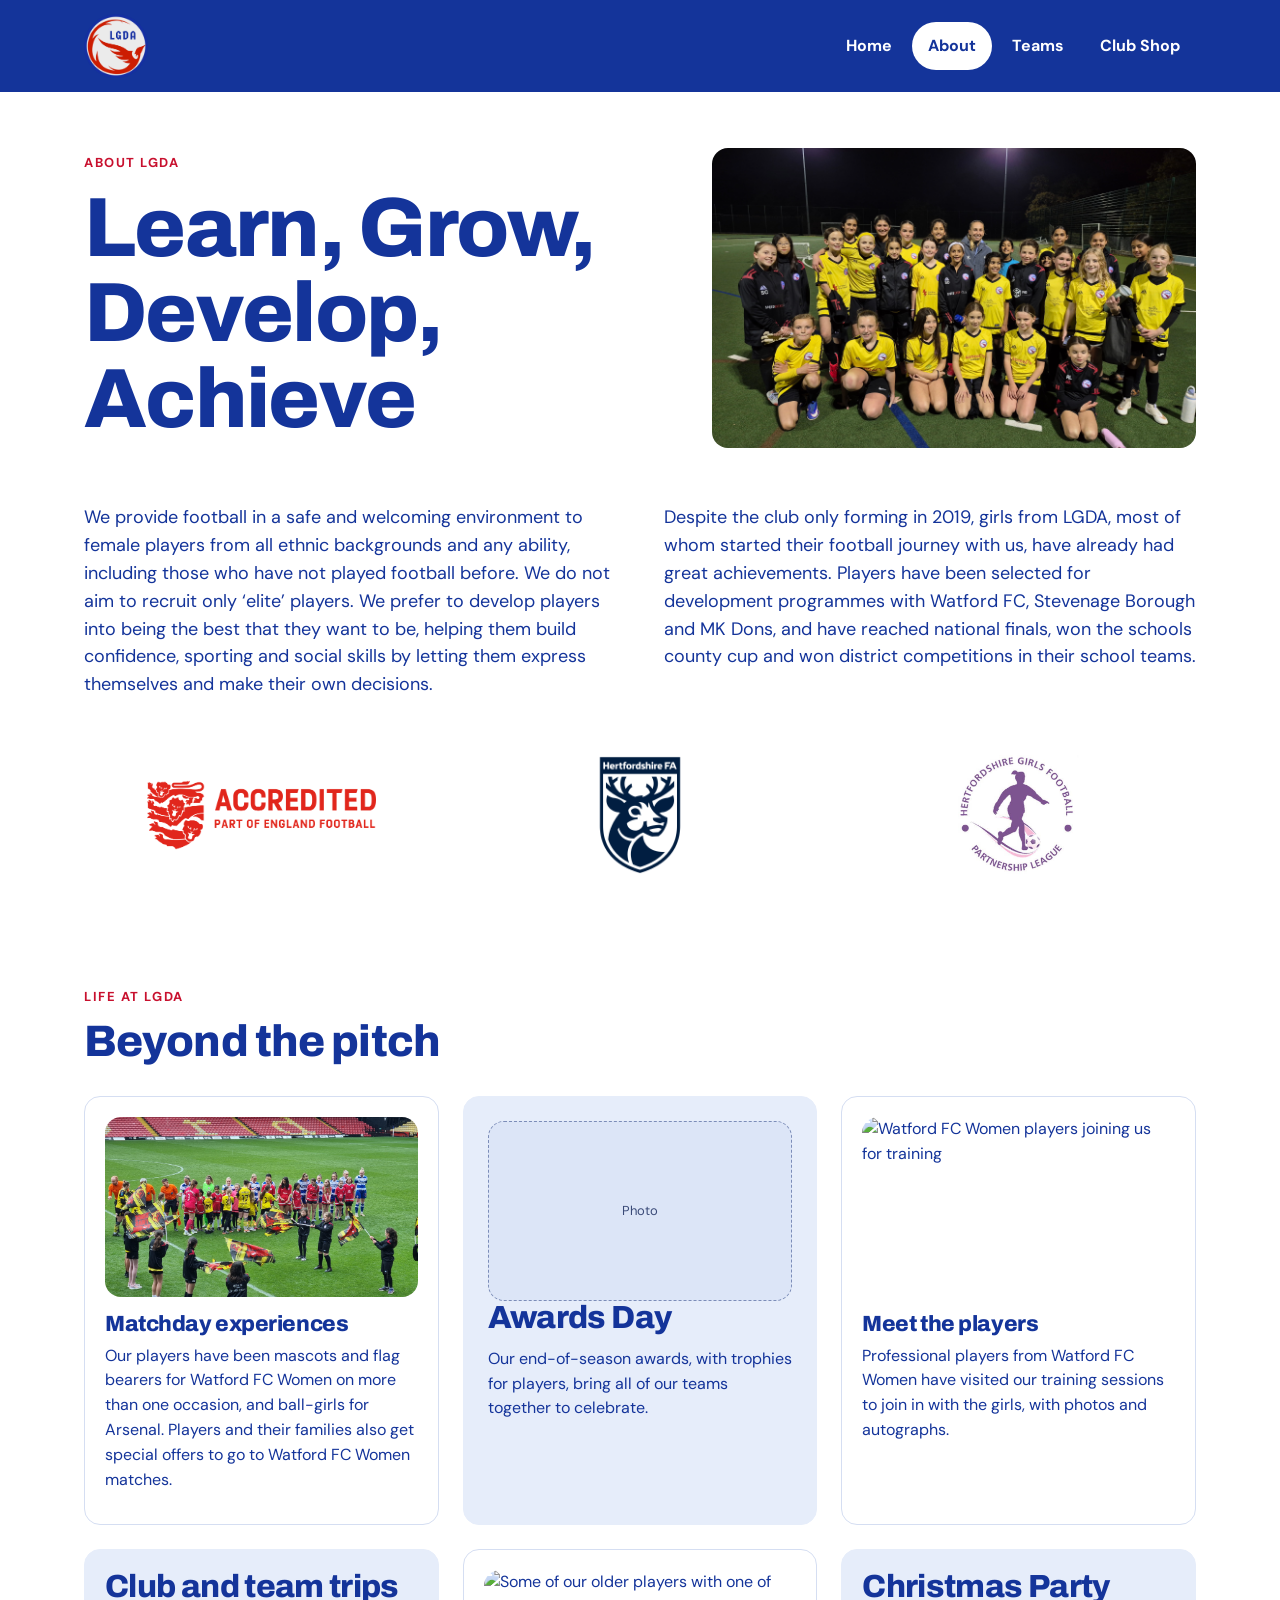
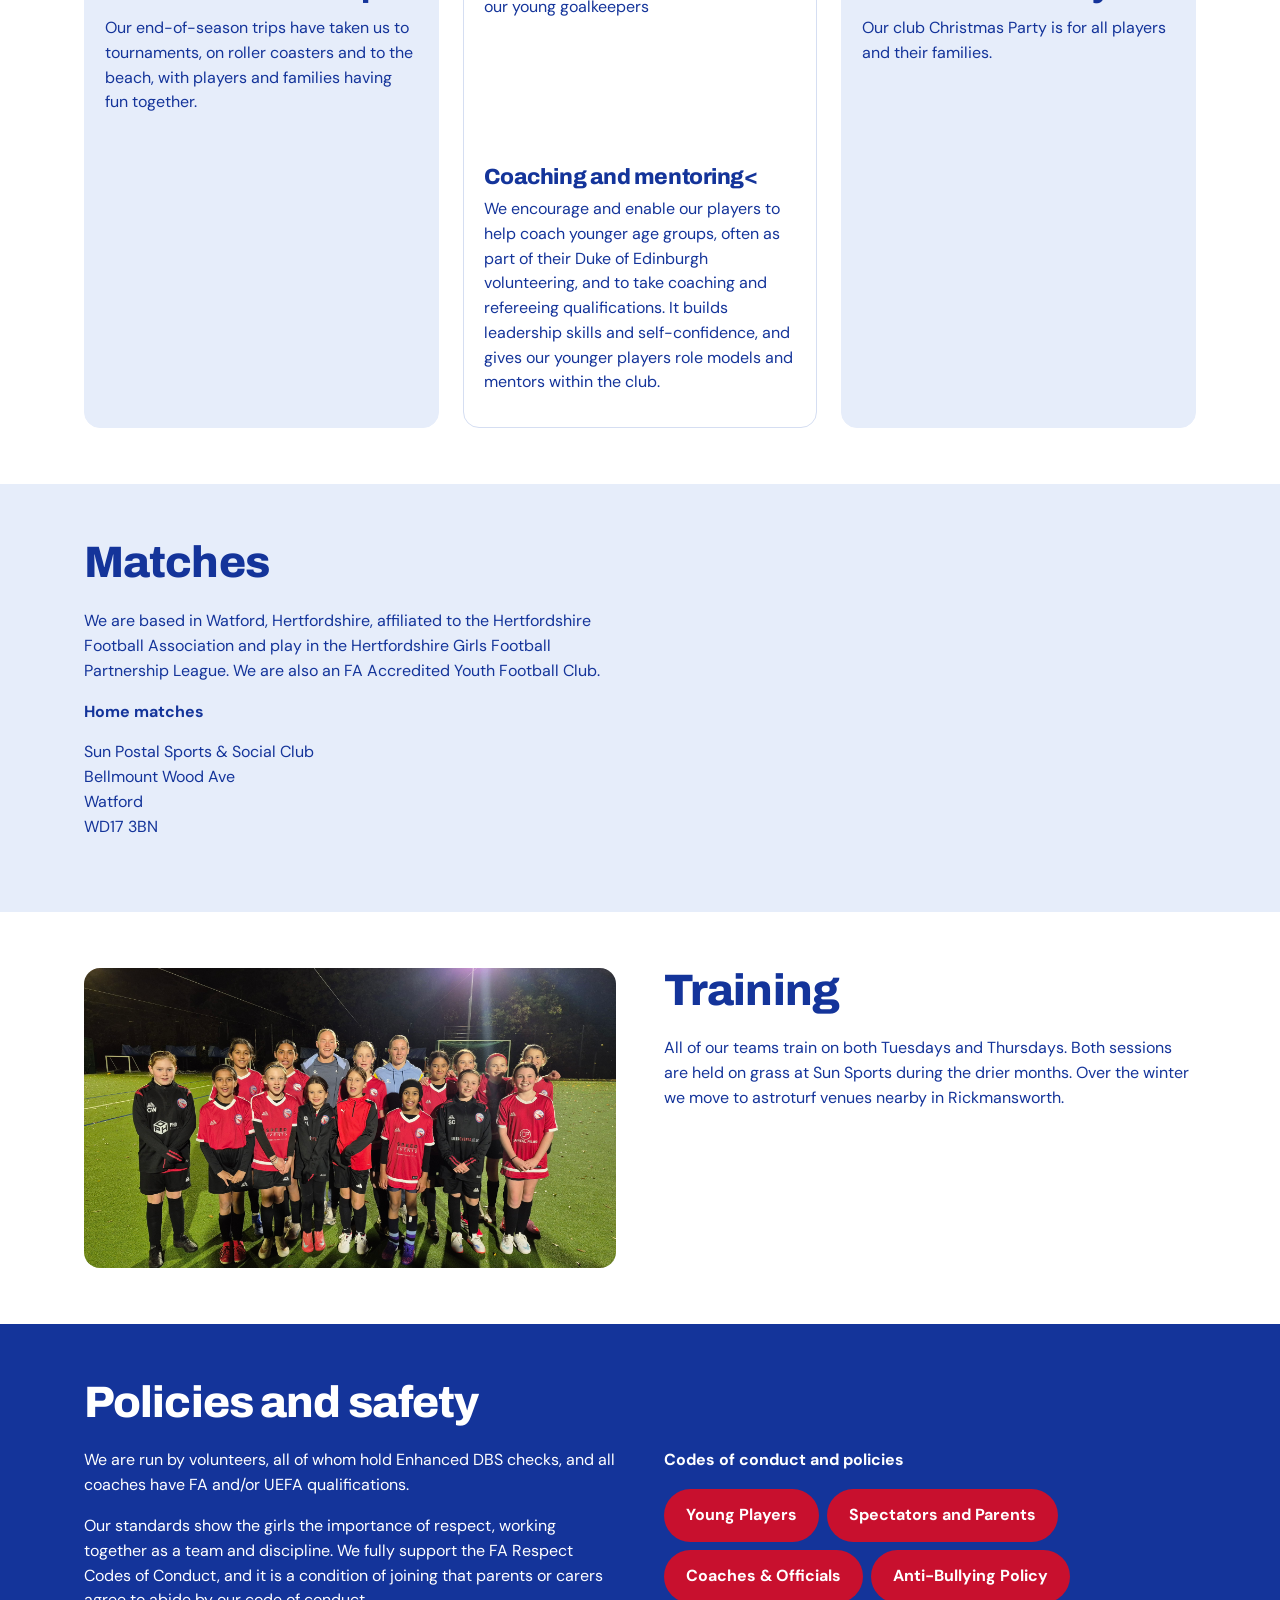
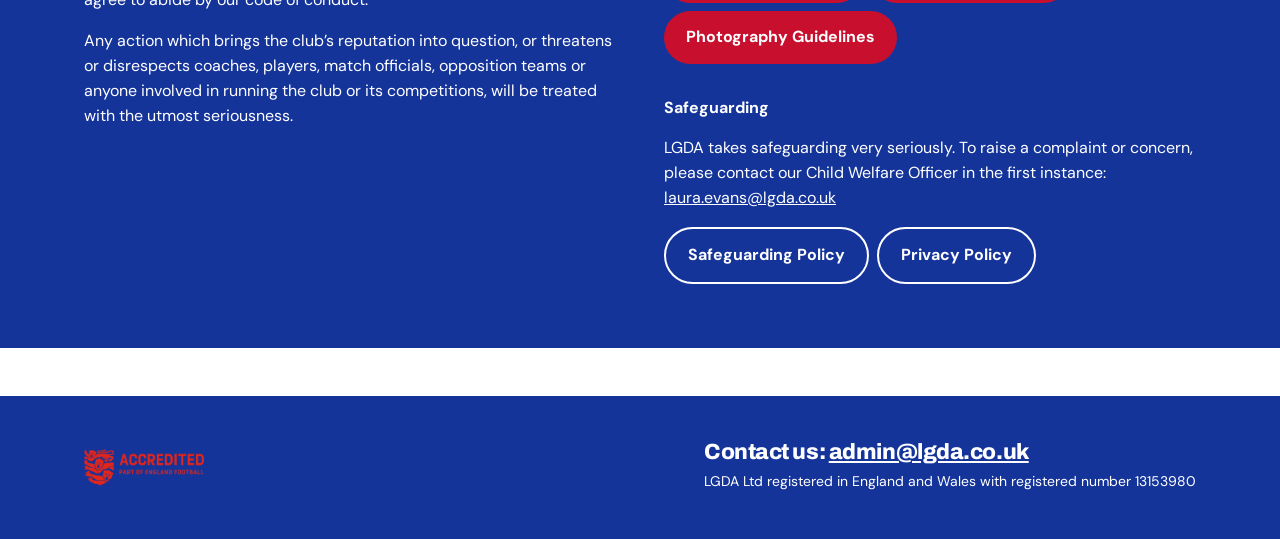
==== about.html @ 9aeb2403 "Update about.html" ====
<!doctype html>
<html lang="en-GB">
<head>
<meta charset="utf-8">
<meta name="viewport" content="width=device-width, initial-scale=1">
<title>About | LGDA</title>
<script>document.documentElement.className+=' js'</script>
<meta name="description" content="About LGDA, a girls’ and women’s football club in Watford: our ethos, matches, training, policies and safeguarding.">
<link rel="preconnect" href="https://fonts.googleapis.com">
<link rel="preconnect" href="https://fonts.gstatic.com" crossorigin>
<link href="https://fonts.googleapis.com/css2?family=Archivo:wght@800&family=DM+Sans:wght@400;500;700&display=swap" rel="stylesheet">
<link rel="stylesheet" href="css/styles.css">
</head>
<body>
<a class="skip" href="#main">Skip to content</a>
<header class="site-header"><div class="wrap">
<!-- BADGE: save the original club badge as assets/images/badge.png (do not alter it) --><a class="badge" href="index.html"><img src="assets/images/badge.png" alt="LGDA FC home" height="64"></a>

<button class="menu-toggle" type="button" aria-expanded="false" aria-controls="site-nav">
  <svg class="i-open" width="20" height="20" viewBox="0 0 24 24" fill="none" stroke="currentColor" stroke-width="2.5" stroke-linecap="round" aria-hidden="true"><path d="M4 7h16M4 12h16M4 17h16"/></svg>
  <svg class="i-close" width="20" height="20" viewBox="0 0 24 24" fill="none" stroke="currentColor" stroke-width="2.5" stroke-linecap="round" aria-hidden="true"><path d="M6 6l12 12M18 6L6 18"/></svg>
  <span class="t-open">Menu</span><span class="t-close">Close</span>
</button>
  
<nav class="nav" id="site-nav" aria-label="Main"><a href="index.html">Home</a><a href="about.html" aria-current="page">About</a><a href="index.html#teams">Teams</a><a href="https://lgda.pendlesportswear.co.uk/">Club Shop</a></nav>
</div></header>
<main id="main">
<section><div class="wrap grid about-hero">
<div><p class="kicker">About LGDA</p><h1>Learn, Grow, Develop, Achieve</h1></div>
<img class="about-photo" src="assets/images/carousel/training-grace.jpg" alt="LGDA training with a visit from Watford and New Zealand's Grace Neville" width="900" height="600"></div></section>
<section style="padding-top:0"><div class="wrap grid cols-2 two-up">
<p class="lead">We provide football in a safe and welcoming environment to female players from all ethnic backgrounds and any ability, including those who have not played football before. We do not aim to recruit only ‘elite’ players. We prefer to develop players into being the best that they want to be, helping them build confidence, sporting and social skills by letting them express themselves and make their own decisions.</p>
<p class="lead">Despite the club only forming in 2019, girls from LGDA, most of whom started their football journey with us, have already had great achievements. Players have been selected for development programmes with Watford FC, Stevenage Borough and MK Dons, and have reached national finals, won the schools county cup and won district competitions in their school teams.</p></div>
<div class="wrap grid cols-3 mt-m" style="margin-top:40px">
<img class="about-logo" src="assets/images/fa-accredited.jpg" alt="England Football Accredited club" width="300" height="120">
<img class="about-logo" src="assets/images/hertsfa.png" alt="Hertfordshire FA" width="300" height="120">
<img class="about-logo" src="assets/images/hgfpl.jpg" alt="Hertfordshire Girls Football Partnership League" width="300" height="120">
</div></section>

<section id="beyond"><div class="wrap">
<p class="kicker">Life at LGDA</p>
<h2 class="mb-m">Beyond the pitch</h2>
<div class="grid cols-3">

<!-- Card WITH a photo -->
<div class="card beyond">
    <img class="beyond__photo" src="assets/images/mascots.jpg" alt="Our players as mascots at Watford FC Women" width="600" height="400">
  <h3>Matchday experiences</h3>
  <p>Our players have been mascots and flag bearers for Watford FC Women on more than one occasion, and ball-girls for Arsenal. Players and their families also get special offers to go to Watford FC Women matches.</p>
   <!--<p class="kicker beyond__dates">[Add dates]</p>-->
</div>

<div class="card beyond--text">
  <div class="ph beyond__photo">Photo</div>
  <h3>Awards Day</h3>
  <p>Our end-of-season awards, with trophies for players, bring all of our teams together to celebrate.</p>
  <!--<p class="kicker beyond__dates">[Add dates]</p>-->
</div>
  
<div class="card beyond">
    <img class="beyond__photo" src="assets/images/beyond/training.jpg" alt="Watford FC Women players joining us for training" width="600" height="400">
  <h3>Meet the players</h3>
  <p>Professional players from Watford FC Women have visited our training sessions to join in with the girls, with photos and autographs.</p>
   <!--<p class="kicker beyond__dates">[Add dates]</p>-->
</div>

<!-- Card WITHOUT a photo -->
<div class="card beyond beyond--text">
  <h3>Club and team trips</h3>
  <p>Our end-of-season trips have taken us to tournaments, on roller coasters and to the beach, with players and families having fun together.</p>
   <!--<p class="kicker beyond__dates">[Add dates]</p>-->
</div>

<div class="card beyond">
    <img class="beyond__photo" src="assets/images/beyond/mentors.jpg" alt="Some of our older players with one of our young goalkeepers" width="600" height="400">
  <h3>Coaching and mentoring<</h3>
  <p>We encourage and enable our players to help coach younger age groups, often as part of their Duke of Edinburgh volunteering, and to take coaching and refereeing qualifications. It builds leadership skills and self-confidence, and gives our younger players role models and mentors within the club.</p>
   <!--<p class="kicker beyond__dates">[Add dates]</p>-->
</div>

<div class="card beyond beyond--text">
  <h3>Christmas Party</h3>
  <p>Our club Christmas Party is for all players and their families.</p>
  <!--<p class="kicker beyond__dates">[Add dates]</p>-->
</div>

</div></div></section>
  
<section class="tint"><div class="wrap grid cols-2 two-up">
<div><h2 class="mb-s">Matches</h2>
<p>We are based in Watford, Hertfordshire, affiliated to the Hertfordshire Football Association and play in the Hertfordshire Girls Football Partnership League. We are also an FA Accredited Youth Football Club.</p>
<p><strong>Home matches</strong></p>
<address class="address">Sun Postal Sports &amp; Social Club<br>Bellmount Wood Ave<br>Watford<br>WD17 3BN</address></div>
<iframe class="map" title="Map showing Sun Sports &amp; Social Club, Watford" src="https://www.google.com/maps/embed?pb=!1m18!1m12!1m3!1d2474.5009939538336!2d-0.42346649999999986!3d51.6689721!2m3!1f0!2f0!3f0!3m2!1i1024!2i768!4f13.1!3m3!1m2!1s0x48766a89444c9f47%3A0xcd312c72c4a61d05!2sSun%20Sports%20%26%20Social%20Club!5e0!3m2!1sen!2suk!4v1793003776505!5m2!1sen!2suk" allowfullscreen loading="lazy" referrerpolicy="strict-origin-when-cross-origin"></iframe></div></section>
<section><div class="wrap grid cols-2 two-up">
<img class="about-photo" src="assets/images/carousel/training-pheobie-vera.jpg" alt="Watford FC players Phoebie Poole and Vera Jones joining LGDA training" width="900" height="600">
<div><h2 class="mb-s">Training</h2><p>All of our teams train on both Tuesdays and Thursdays. Both sessions are held on grass at Sun Sports during the drier months. Over the winter we move to astroturf venues nearby in Rickmansworth.</p></div></div></section>
<section class="dark"><div class="wrap"><h2 class="mb-s">Policies and safety</h2>
<div class="grid cols-2 two-up">
<div><p>We are run by volunteers, all of whom hold Enhanced DBS checks, and all coaches have FA and/or UEFA qualifications.</p>
<p>Our standards show the girls the importance of respect, working together as a team and discipline. We fully support the FA Respect Codes of Conduct, and it is a condition of joining that parents or carers agree to abide by our code of conduct.</p>
<p>Any action which brings the club’s reputation into question, or threatens or disrespects coaches, players, match officials, opposition teams or anyone involved in running the club or its competitions, will be treated with the utmost seriousness.</p></div>
<div><p><strong>Codes of conduct and policies</strong></p>
<!-- PDFs: save each document into assets/docs/ using the file names below -->
<div class="btn-row"><a class="btn" href="assets/docs/conduct-players.pdf">Young Players</a><a class="btn" href="assets/docs/conduct-parents.pdf">Spectators and Parents</a><a class="btn" href="assets/docs/conduct-officials.pdf">Coaches &amp; Officials</a><a class="btn" href="assets/docs/anti-bullying.pdf">Anti-Bullying Policy</a><a class="btn" href="assets/docs/photography.pdf">Photography Guidelines</a></div>
<p style="margin-top:24px"><strong>Safeguarding</strong></p>
<p>LGDA takes safeguarding very seriously. To raise a complaint or concern, please contact our Child Welfare Officer in the first instance: <a href="mailto:laura.evans@lgda.co.uk">laura.evans@lgda.co.uk</a></p>
<div class="btn-row"><a class="btn btn--outline" href="assets/docs/safeguarding.pdf">Safeguarding Policy</a><a class="btn btn--outline" href="assets/docs/privacy.pdf">Privacy Policy</a></div></div></div></div></section>
</main>
<footer class="site-footer"><div class="wrap">
<!-- FA badge: save as assets/images/fa-accredited.jpg -->
<img src="assets/images/fa-accredited.jpg" alt="England Football Accredited club">
<div><h3>Contact us: <a href="mailto:admin@lgda.co.uk">admin@lgda.co.uk</a></h3>
<p>LGDA Ltd registered in England and Wales with registered number 13153980</p></div>
</div></footer>
<script src="js/main.js" defer></script>
</body>
</html>
---- css/styles.css ----
/* LGDA FC — site styles. Colours come from the club badge (blue/white) with home-shirt red as the accent. */
:root{--blue:#14349A;--red:#C8102E;--tint:#E6EDFA;--line:#D5DEF2;--ph:#DCE5F7;--ph-line:#7C8DB8;--ph-text:#3A4A78;--dot:#B9C6E6;--max:1160px}
*{box-sizing:border-box}
html{scroll-behavior:smooth}
body{margin:0;font-family:'DM Sans',system-ui,sans-serif;color:var(--blue);background:#fff;line-height:1.55}
h1,h2,h3{font-family:'Archivo','DM Sans',sans-serif;font-weight:800;margin:0;letter-spacing:-.02em;line-height:1.02}
h1{font-size:clamp(40px,7vw,84px)}h2{font-size:clamp(28px,4vw,44px)}h3{font-size:22px}
p{margin:0 0 16px}a{color:inherit}img{max-width:100%;display:block}
:focus-visible{outline:3px solid var(--red);outline-offset:3px}
.skip{position:absolute;left:-999px;top:8px;background:#fff;color:var(--blue);padding:10px 16px;z-index:10;border-radius:8px}
.skip:focus{left:8px}
.wrap{max-width:var(--max);margin:0 auto;padding:0 24px}
section{padding:56px 0}
.tint{background:var(--tint)}.dark{background:var(--blue);color:#fff}
.mb-s{margin-bottom:24px}.mb-m{margin-bottom:32px}
.site-header{background:var(--blue);color:#fff}
.site-header .wrap{display:flex;align-items:center;justify-content:space-between;gap:16px;flex-wrap:wrap;padding-top:14px;padding-bottom:14px}
.badge img{height:64px;width:auto}
.nav{display:flex;gap:4px;flex-wrap:wrap}
.nav a{padding:12px 16px;text-decoration:none;font-weight:700;border-radius:99px}
.nav a:hover,.nav a[aria-current]{background:#fff;color:var(--blue)}
.grid{display:grid;gap:24px}
.cols-2{grid-template-columns:1fr 1fr}.cols-3{grid-template-columns:repeat(3,1fr)}.cols-4{grid-template-columns:repeat(4,1fr)}.cols-6{grid-template-columns:repeat(6,1fr)}
.hero-grid{grid-template-columns:1fr 1.1fr;gap:48px;align-items:center}
.about-hero{grid-template-columns:1.2fr 1fr;gap:48px;align-items:center}
.two-up{gap:48px}.gap-s{gap:12px}.gap-m{gap:16px}.center{text-align:center}
.kicker{font-size:13px;font-weight:700;letter-spacing:.12em;text-transform:uppercase;color:var(--red);margin-bottom:12px}
.dark .kicker,.card--blue .kicker{color:#fff}
.card{background:#fff;border:1px solid var(--line);border-radius:16px;padding:24px;display:block;text-decoration:none}
.card--blue{background:var(--blue);border-color:var(--blue);color:#fff}
a.card:hover{border-color:var(--blue)}
.btn{display:inline-block;background:var(--red);color:#fff;font-weight:700;padding:14px 22px;border-radius:99px;text-decoration:none;margin:0 8px 8px 0}
.btn:hover{background:#a50d26}
.btn--outline{background:none;color:#fff;border:2px solid #fff}.btn--outline:hover{background:#fff;color:var(--blue)}
.ph{background:var(--ph);border:1px dashed var(--ph-line);color:var(--ph-text);display:flex;align-items:center;justify-content:center;font-size:13px;text-align:center;border-radius:16px;padding:8px}
.ph img{width:100%;height:100%;object-fit:cover;border-radius:inherit}
.h-120{height:120px}.h-200{height:200px}.h-220{height:220px}.h-240{height:240px}.h-260{min-height:260px}.h-300{min-height:300px}.h-320{height:320px}.h-340{height:340px}.sq{aspect-ratio:1/1}
.mt-s{margin-top:12px}.mt-m{margin-top:16px}
.small{font-size:14px}.lead{font-size:18px}.lead-l{font-size:20px}
.name{margin-top:12px;font-size:18px}
.hero{padding-top:40px}
.hero h1{font-size:clamp(32px,4.2vw,54px)}
.schedule{margin-top:24px}
.schedule .card{padding:16px 20px;margin-bottom:12px}
.schedule h3{font-size:18px;margin-bottom:10px}
.schedule h2{font-size:clamp(22px,2.4vw,30px)}
.schedule .kicker{margin-bottom:4px}
.carousel__stage{position:relative;height:420px;border-radius:16px;overflow:hidden}
.slide{position:absolute;inset:0;margin:0;opacity:0;transition:opacity .8s ease}
.slide.is-active{opacity:1}
.slide .ph,.slide img{width:100%;height:100%;border-radius:0;object-fit:cover}
.dots{display:flex;justify-content:center;gap:8px;margin-top:16px}
.dots span{width:8px;height:8px;border-radius:4px;background:var(--dot);transition:width .3s,background .3s}
.dots span.is-active{width:28px;background:var(--red)}
.band{padding:28px 0}
.sponsors{padding:40px 0}
.marquee{overflow:hidden}
.marquee__track{display:flex;width:max-content}
.marquee.is-running .marquee__track{animation:scroll 45s linear infinite}
.marquee.is-running:hover .marquee__track{animation-play-state:paused}
.marquee__group{display:flex;gap:24px;padding-right:24px}
.marquee + .marquee{margin-top:16px}
.marquee--b.is-running .marquee__track{animation-direction:reverse}
.logo-tile{width:220px;height:96px;flex:none;background:#fff;border:1px solid var(--line);border-radius:12px;display:flex;align-items:center;justify-content:center;padding:8px}
.logo-tile img{max-width:180px;max-height:64px;object-fit:contain}
.logo-tile .ph{font-size:11px;border-radius:0;max-width:180px;max-height:64px}
.logo-slot img{width:100%;height:72px;object-fit:contain}
@keyframes scroll{to{transform:translateX(-50%)}}
.row-between{display:flex;justify-content:space-between;align-items:end;gap:16px;flex-wrap:wrap;margin-bottom:32px}
.row-between .btn{margin:0}
.team-card h3{margin-bottom:0}.team-card p{margin:8px 0 0}
.list-card{padding:8px 24px;margin:0}
.list-card li{padding:14px 0;border-bottom:1px solid var(--line);list-style:none}
.list-card li:last-child{border-bottom:0}
.address{font-style:normal;margin-bottom:16px}
.tile{padding:20px;margin:0}.tile .ph{margin-bottom:16px}
.logo-slot p{margin:8px 0 0;font-size:14px;text-align:center}.logo-slot .ph{height:72px}
.btn-row{display:flex;flex-wrap:wrap}
.site-footer{background:var(--blue);color:#fff;padding:40px 0;margin-top:48px}
.site-footer .wrap{display:flex;justify-content:space-between;gap:24px;flex-wrap:wrap;align-items:center}
.site-footer img{height:63px;width:auto}
.site-footer p{margin:8px 0 0;font-size:14px}.site-footer a{color:#fff}
@media(max-width:760px){
  .grid{grid-template-columns:1fr}
  .grid.keep-2{grid-template-columns:1fr 1fr}
  .wrap{padding:0 20px}
  section{padding:40px 0}.hero{padding-top:40px}.band{padding:28px 0}.sponsors{padding:40px 0}
  .nav a{padding:10px 12px;font-size:14px}
  .site-header .wrap{padding-top:12px;padding-bottom:12px}
  h1{font-size:clamp(32px,9vw,40px)}h2{font-size:28px}
  .carousel__stage{height:300px}
}
@media(prefers-reduced-motion:reduce){
  html{scroll-behavior:auto}
  .slide{transition:none}
  .marquee{overflow-x:auto}
}
.team-photo{width:100%;height:340px;object-fit:cover;object-position:center 30%;border-radius:16px}
.kit-photo{width:100%;height:220px;object-fit:contain;background:#E6EDFA;border-radius:16px;margin-bottom:16px}
.map{display:block;width:100%;min-height:300px;border:0;border-radius:16px}
.coach-photo{display:block;height:200px;width:auto;max-width:100%;object-fit:contain;margin:0 auto;border-radius:16px}
.coach-photo + .name{text-align:center}
.about-logo{width:100%;height:120px;object-fit:contain}
.about-photo{width:100%;height:300px;object-fit:cover;border-radius:16px}

/* Honours list */
.honours{list-style:none;margin:0;padding:0;max-width:880px;background:#fff;border:1px solid var(--line);border-radius:16px;overflow:hidden}
.honour{display:grid;grid-template-columns:22px 1fr auto;gap:16px;align-items:center;padding:14px 24px;border-top:1px solid var(--line)}
.honour:first-child{border-top:0}
.honour--win{background:var(--tint)}
.honour--win .honour__name{font-weight:700}
.honour__icon{width:22px;height:22px}
.honour__meta{display:flex;align-items:center;gap:16px}
.honour__result{font-size:12px;letter-spacing:.08em;text-transform:uppercase;padding:2px 10px;border-radius:99px;border:1px solid var(--ph-line);color:var(--ph-text)}
.honour--win .honour__result{background:var(--red);border-color:var(--red);color:#fff}
.honour__year{min-width:64px;text-align:right}
@media(max-width:760px){
  .honour{padding:14px 16px;gap:4px 16px}
  .honour__meta{grid-column:2}
}

/* calendar */
.cal-hero{padding:40px 0 24px}.cal-body{padding:0 0 24px}
.cal-head{display:flex;justify-content:space-between;align-items:end;gap:24px;flex-wrap:wrap}
.cal-head h1{font-size:clamp(36px,5vw,64px)}.cal-actions{display:flex;gap:8px;flex-wrap:wrap}
button.btn{font:inherit;font-weight:700;cursor:pointer;border:0;margin:0}
.btn--ghost{background:none;color:var(--blue);border:2px solid var(--blue)}.btn--ghost:hover{background:var(--blue);color:#fff}
.cal{max-width:880px}.cal-end{margin-top:12px;font-weight:700}
.mo{background:#fff;border:1px solid var(--line);border-radius:16px;margin-bottom:12px;overflow:hidden}
.mo summary{display:flex;align-items:center;justify-content:space-between;gap:16px;padding:18px 24px;cursor:pointer;list-style:none;min-height:44px}
.mo summary::-webkit-details-marker{display:none}.mo summary:focus-visible{outline-offset:-3px}.mo summary h2{font-size:26px}
.mo[open] summary{background:var(--tint)}.chev{flex:none;transition:transform .2s}.mo[open] .chev{transform:rotate(180deg)}
.r{display:grid;grid-template-columns:200px 1fr;gap:16px;padding:12px 24px;border-top:1px solid var(--line)}
.r small{display:block;font-size:14px;margin-top:2px}
.r.m{background:var(--tint)}.r.n{background:#FBE9EC;color:#8F0B22}.r.e{background:var(--blue);color:#fff;font-weight:700}
.nt{margin:0;padding:12px 24px;border-top:1px solid var(--line);font-weight:700}
.lg{display:flex;flex-wrap:wrap;gap:8px 24px;list-style:none;margin:20px 0 0;padding:0;font-size:14px;font-weight:700}
.lg li{display:flex;align-items:center;gap:8px}.lg i{width:18px;height:18px;border-radius:4px;border:1px solid var(--ph-line);display:block}
@media(max-width:760px){.r{grid-template-columns:1fr;gap:2px;padding:12px 16px}.mo summary{padding:16px}.mo summary h2{font-size:22px}.nt{padding:12px 16px}}
@media(prefers-reduced-motion:reduce){.chev{transition:none}}

/* Mobile order on the homepage hero: headline, carousel, then training/match days */
@media(max-width:760px){
  .hero-grid{gap:24px}
  .hero-copy{display:contents}
  .hero-copy h1{order:1}
  .hero .carousel{order:2}
  .hero .schedule{order:3;margin-top:0}
}

/* Mobile menu button (hidden on desktop) */
.menu-toggle{display:none;align-items:center;gap:8px;background:none;color:#fff;border:2px solid #fff;border-radius:99px;padding:10px 16px;font:inherit;font-weight:700;cursor:pointer;min-height:44px}
.menu-toggle .i-close,.menu-toggle .t-close{display:none}
.menu-toggle[aria-expanded="true"]{background:#fff;color:var(--blue)}
.menu-toggle[aria-expanded="true"] .i-open,.menu-toggle[aria-expanded="true"] .t-open{display:none}
.menu-toggle[aria-expanded="true"] .i-close{display:block}
.menu-toggle[aria-expanded="true"] .t-close{display:inline}

@media(max-width:760px){
  .site-header{position:relative;z-index:20}
  .site-header .wrap{flex-wrap:nowrap}
  .js .menu-toggle{display:flex}
  .js .nav{display:none;position:absolute;top:calc(100% + 8px);left:12px;right:12px;flex-direction:column;flex-wrap:nowrap;gap:0;padding:8px;background:var(--blue);border-radius:16px;box-shadow:0 12px 32px rgba(0,0,0,.28)}
  .js .nav.is-open{display:flex}
  .js .nav a{padding:14px 16px;font-size:18px;border-radius:0}
  .js .nav a + a{border-top:1px solid rgba(255,255,255,.2)}
  .js .nav a[aria-current]{border-radius:12px;border-top-color:transparent}
}

/* Beyond the pitch (About page) */
.beyond{display:flex;flex-direction:column;padding:20px}
.beyond__photo{width:100%;height:180px;object-fit:cover;border-radius:16px}
.beyond h3{margin:16px 0 8px}
.beyond p{margin:0 0 12px}
.beyond .beyond__dates{margin:auto 0 0;font-size:12px}
.beyond--text{background:var(--tint);border-color:var(--tint)}
.beyond--text h3{margin:0 0 12px;font-size:32px;line-height:1.05}
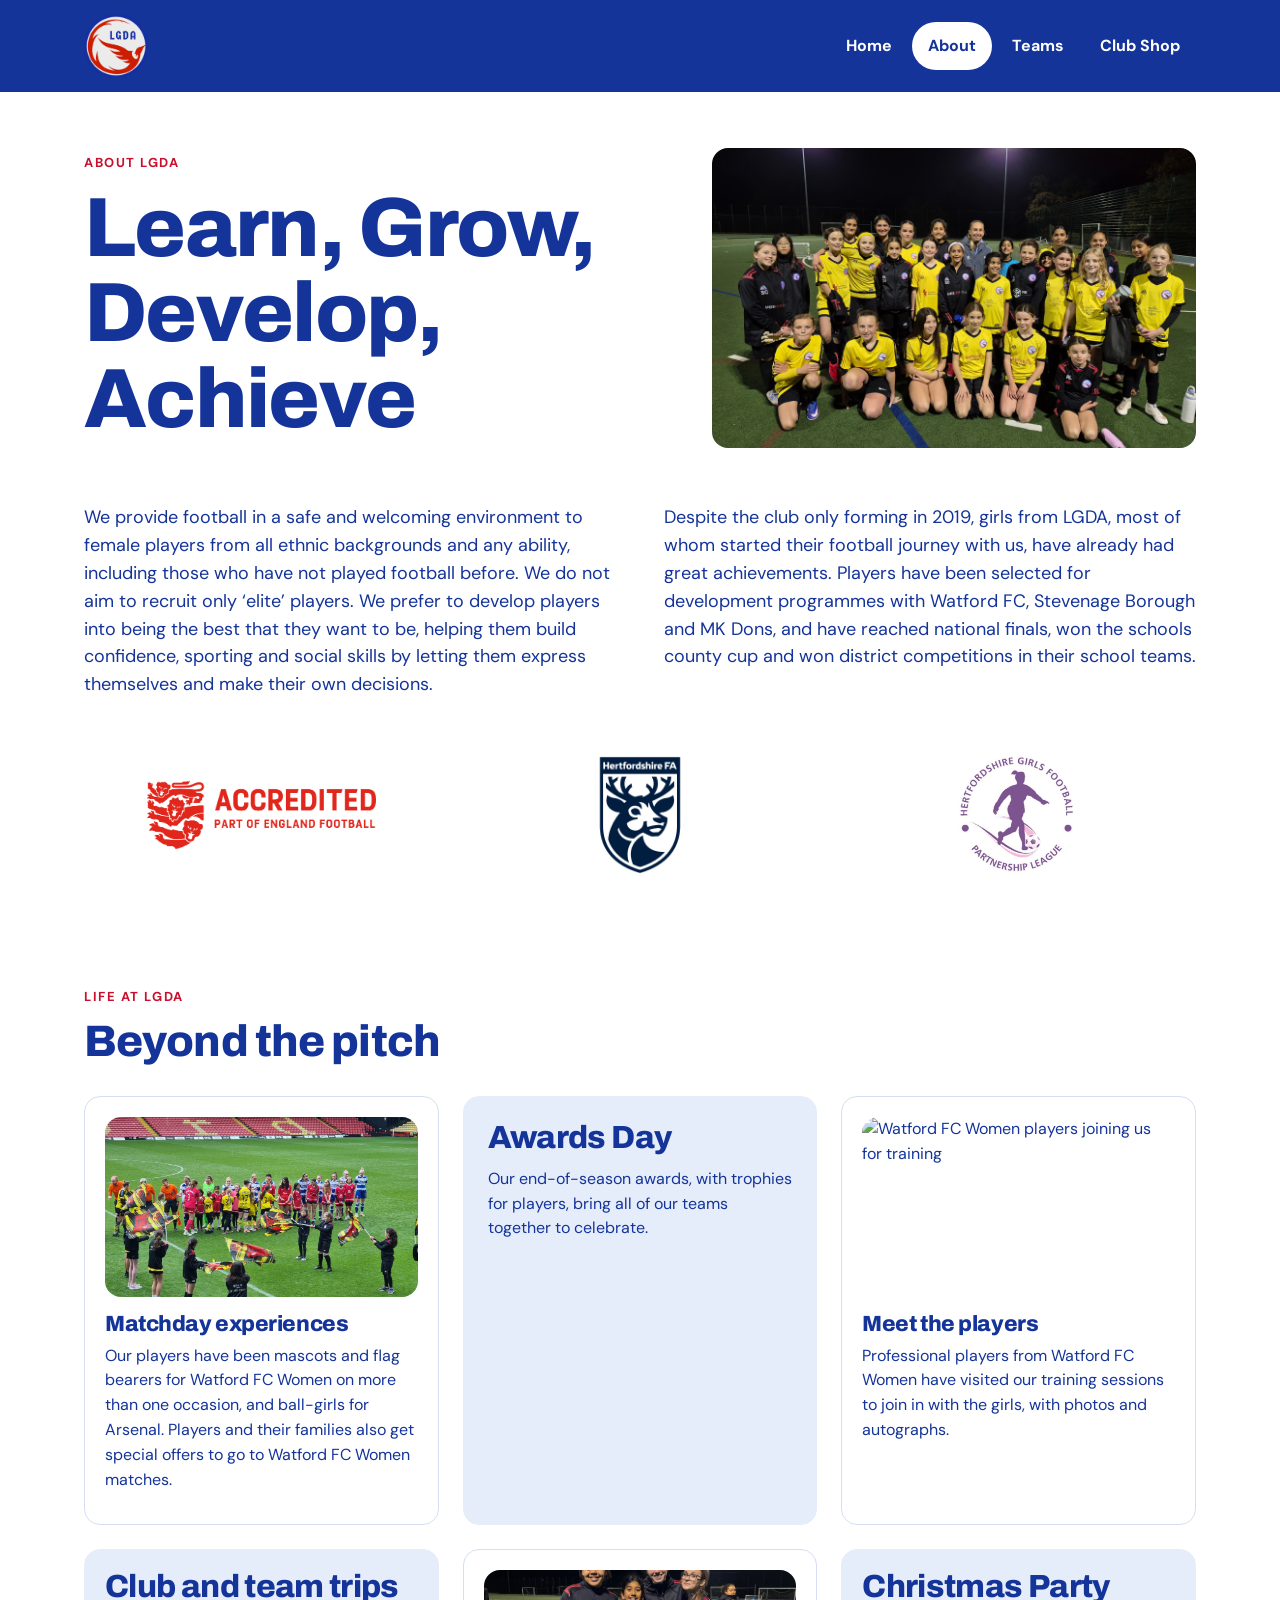
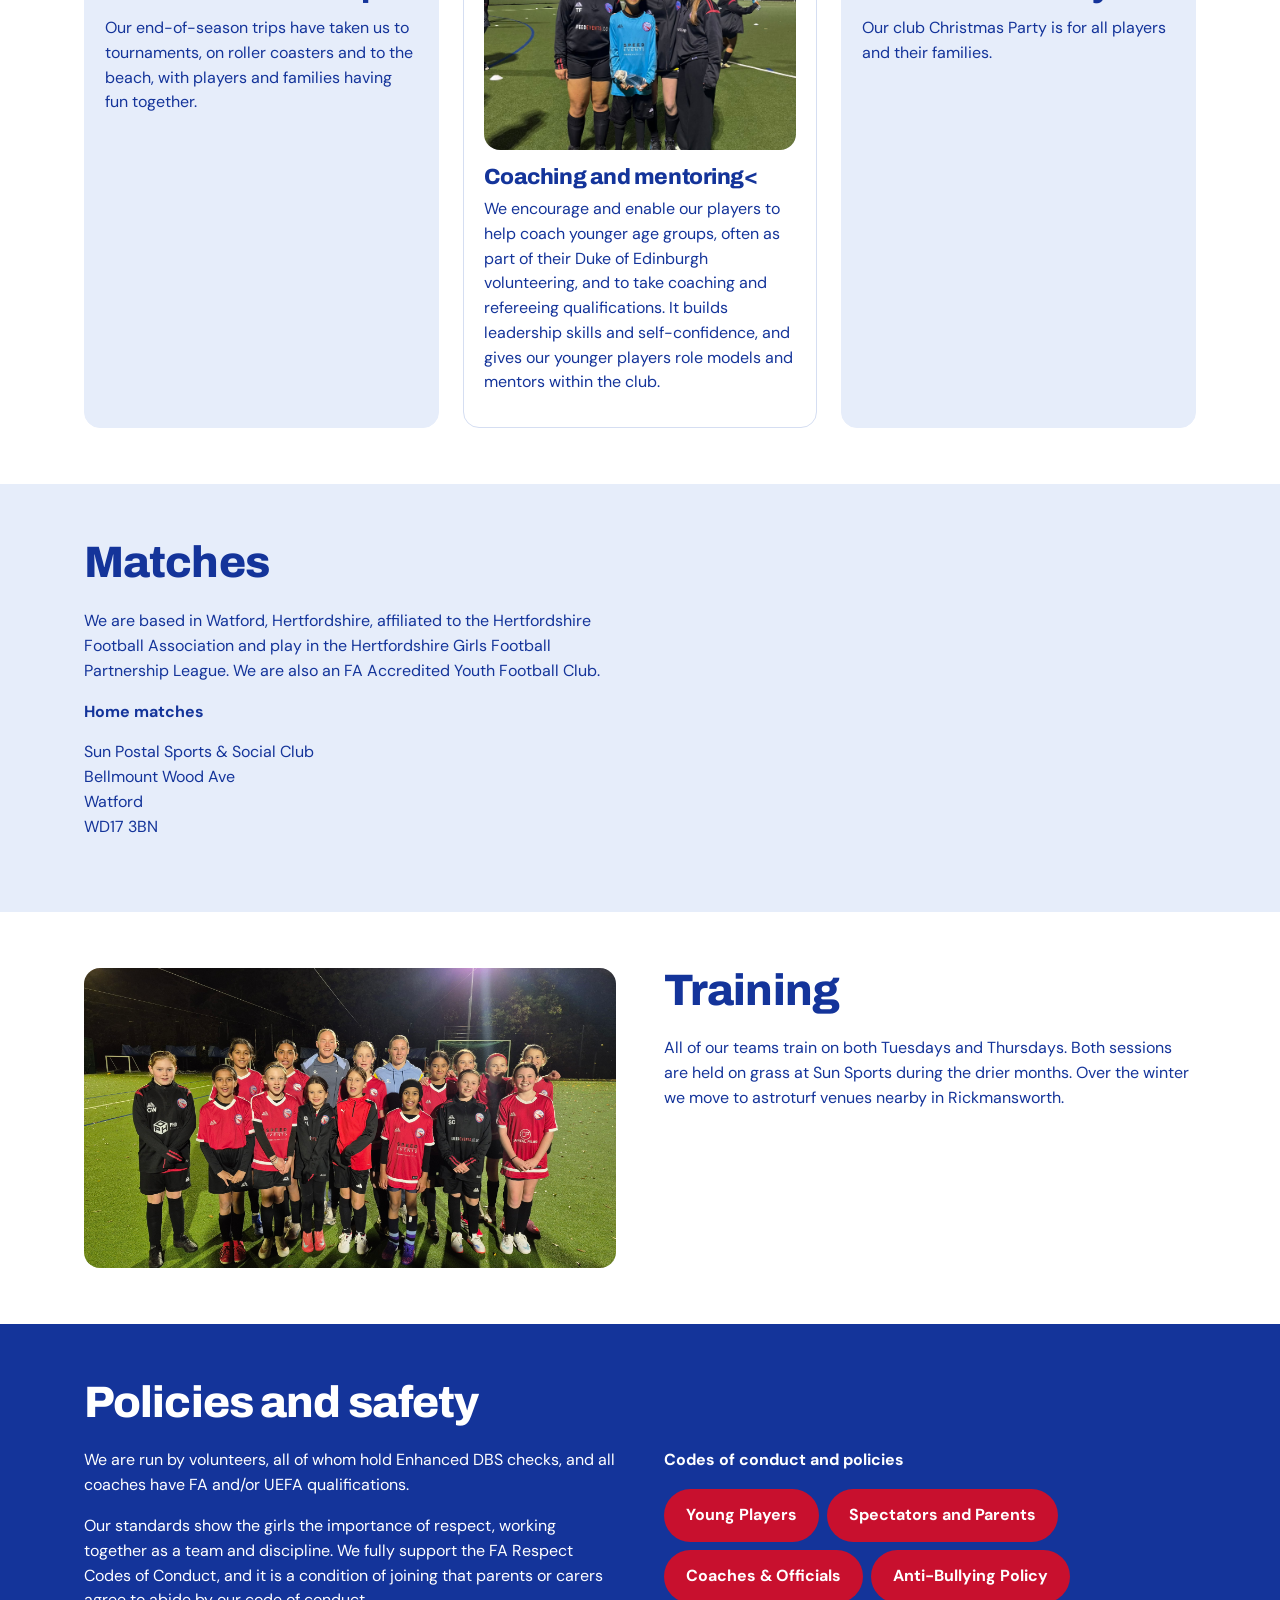
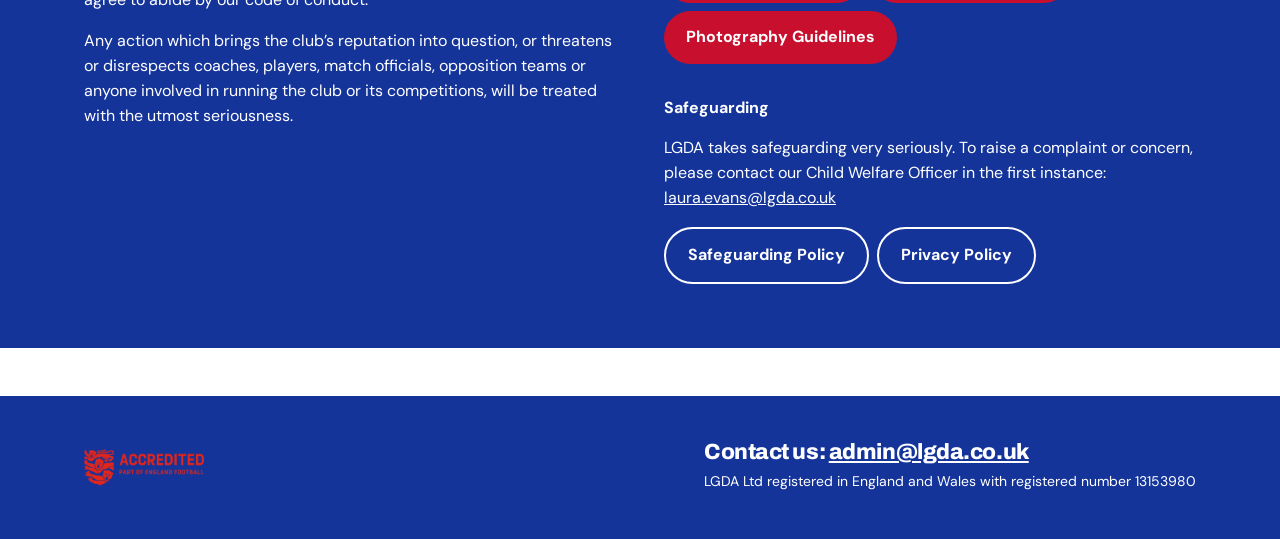
==== commit ce928a66: "Update about.html" ====
--- a/about.html
+++ b/about.html
@@ -51,14 +51,13 @@
 </div>
 
 <div class="card beyond--text">
-  <div class="ph beyond__photo">Photo</div>
   <h3>Awards Day</h3>
   <p>Our end-of-season awards, with trophies for players, bring all of our teams together to celebrate.</p>
   <!--<p class="kicker beyond__dates">[Add dates]</p>-->
 </div>
   
 <div class="card beyond">
-    <img class="beyond__photo" src="assets/images/beyond/training.jpg" alt="Watford FC Women players joining us for training" width="600" height="400">
+    <img class="beyond__photo" src="assets/images/training.jpg" alt="Watford FC Women players joining us for training" width="600" height="400">
   <h3>Meet the players</h3>
   <p>Professional players from Watford FC Women have visited our training sessions to join in with the girls, with photos and autographs.</p>
    <!--<p class="kicker beyond__dates">[Add dates]</p>-->
@@ -72,7 +71,7 @@
 </div>
 
 <div class="card beyond">
-    <img class="beyond__photo" src="assets/images/beyond/mentors.jpg" alt="Some of our older players with one of our young goalkeepers" width="600" height="400">
+    <img class="beyond__photo" src="assets/images/mentors.jpg" alt="Some of our older players with one of our young goalkeepers" width="600" height="400">
   <h3>Coaching and mentoring<</h3>
   <p>We encourage and enable our players to help coach younger age groups, often as part of their Duke of Edinburgh volunteering, and to take coaching and refereeing qualifications. It builds leadership skills and self-confidence, and gives our younger players role models and mentors within the club.</p>
    <!--<p class="kicker beyond__dates">[Add dates]</p>-->
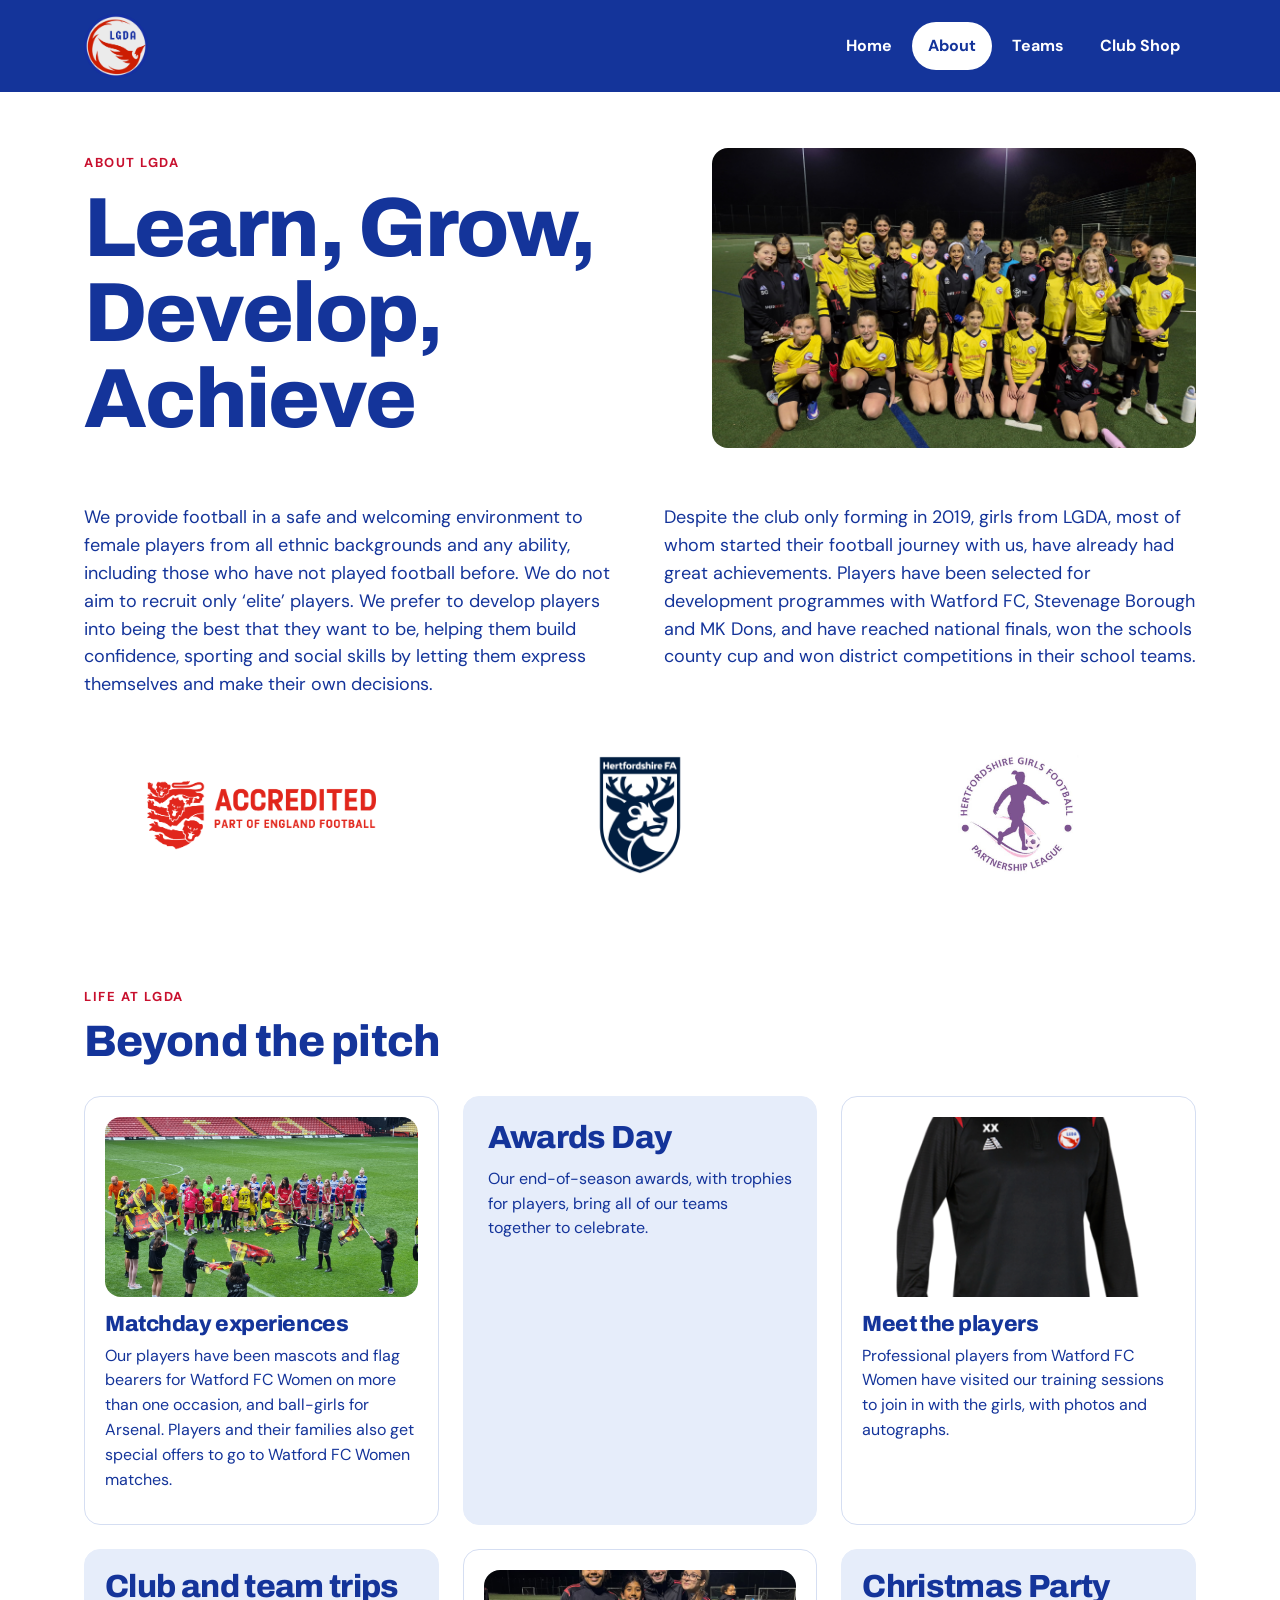
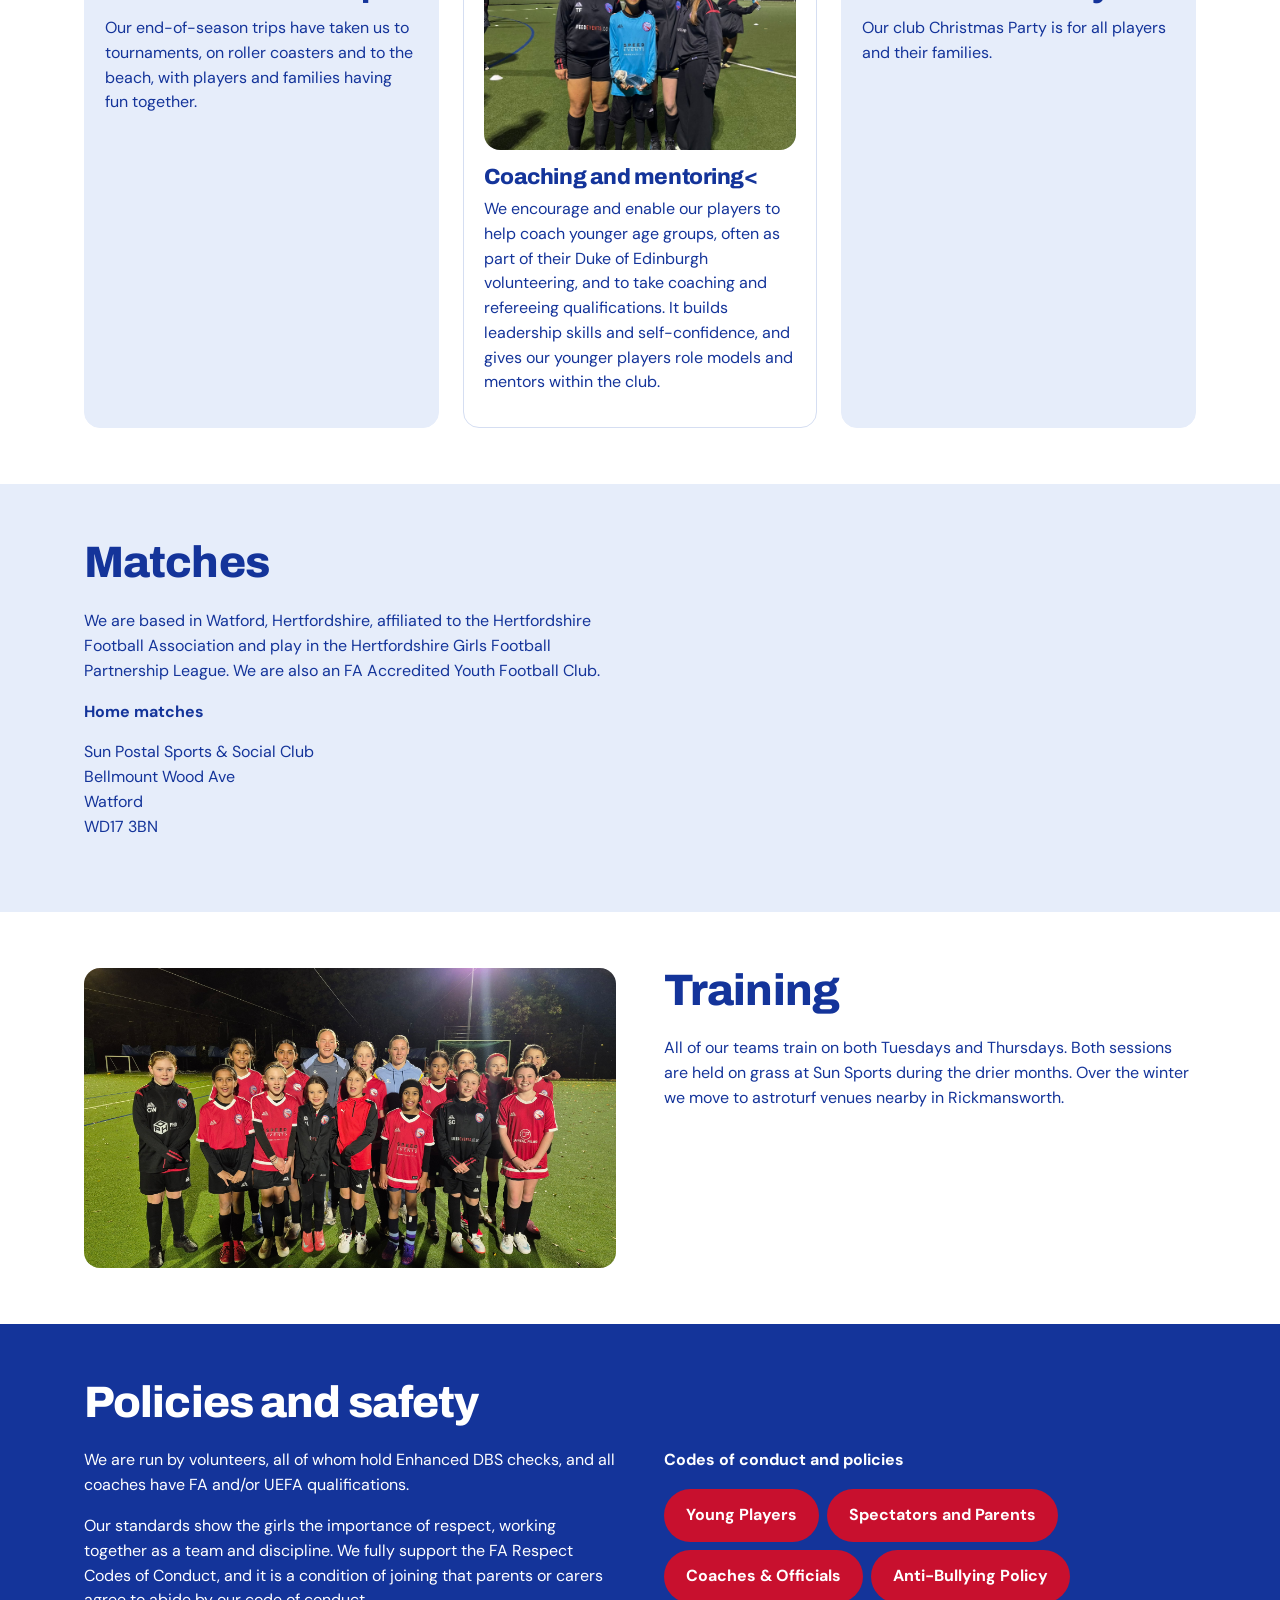
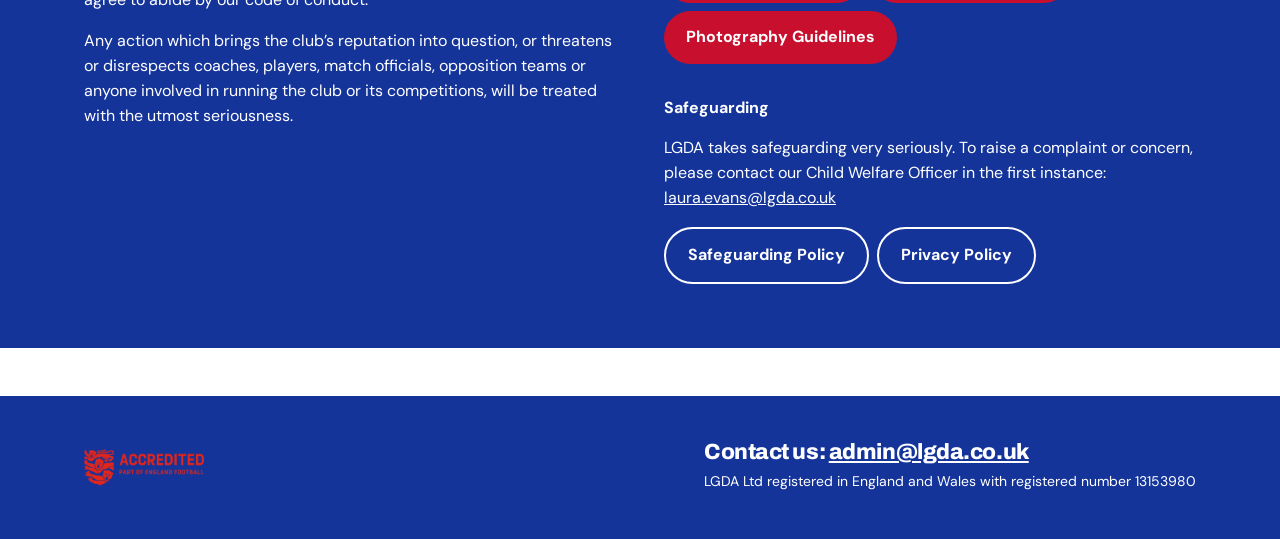
==== commit c79b002a: "Update about.html" ====
--- a/about.html
+++ b/about.html
@@ -57,7 +57,7 @@
 </div>
   
 <div class="card beyond">
-    <img class="beyond__photo" src="assets/images/training.jpg" alt="Watford FC Women players joining us for training" width="600" height="400">
+    <img class="beyond__photo" src="assets/images/training.png" alt="Watford FC Women players joining us for training" width="600" height="400">
   <h3>Meet the players</h3>
   <p>Professional players from Watford FC Women have visited our training sessions to join in with the girls, with photos and autographs.</p>
    <!--<p class="kicker beyond__dates">[Add dates]</p>-->
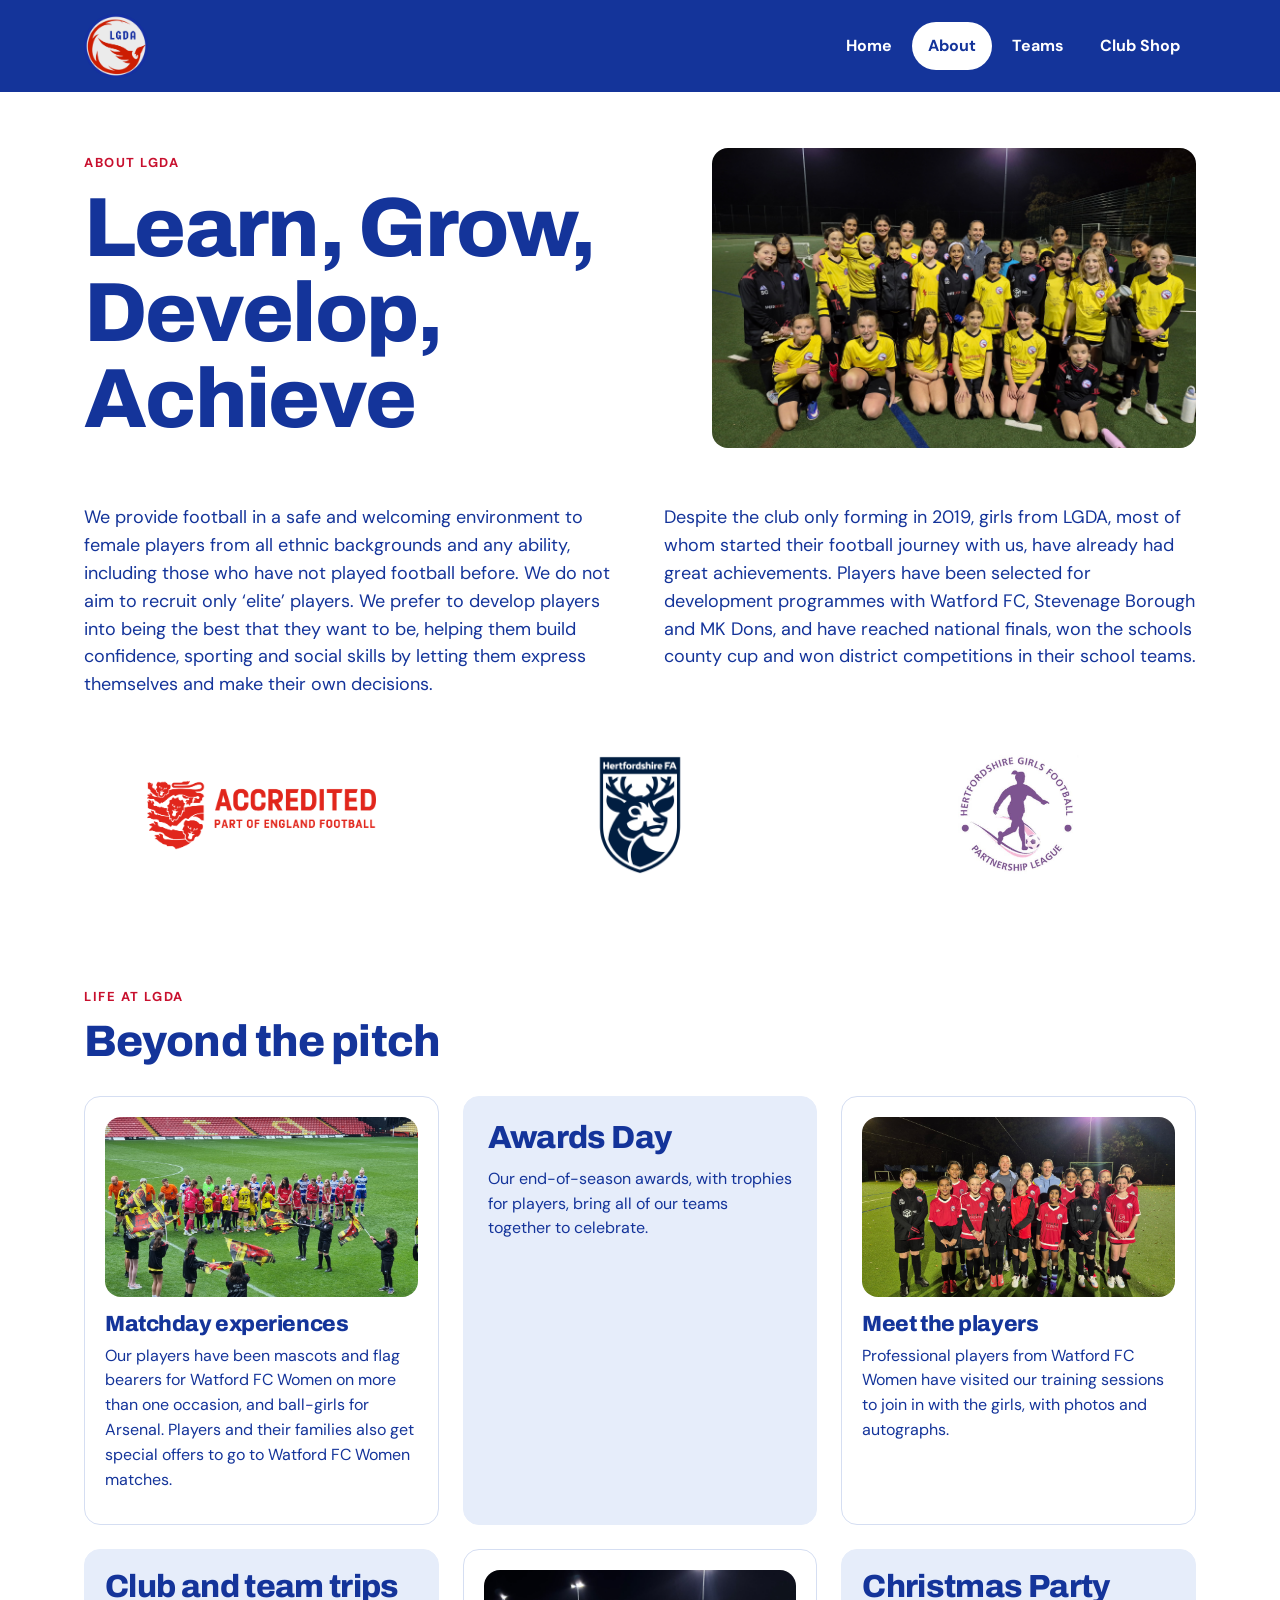
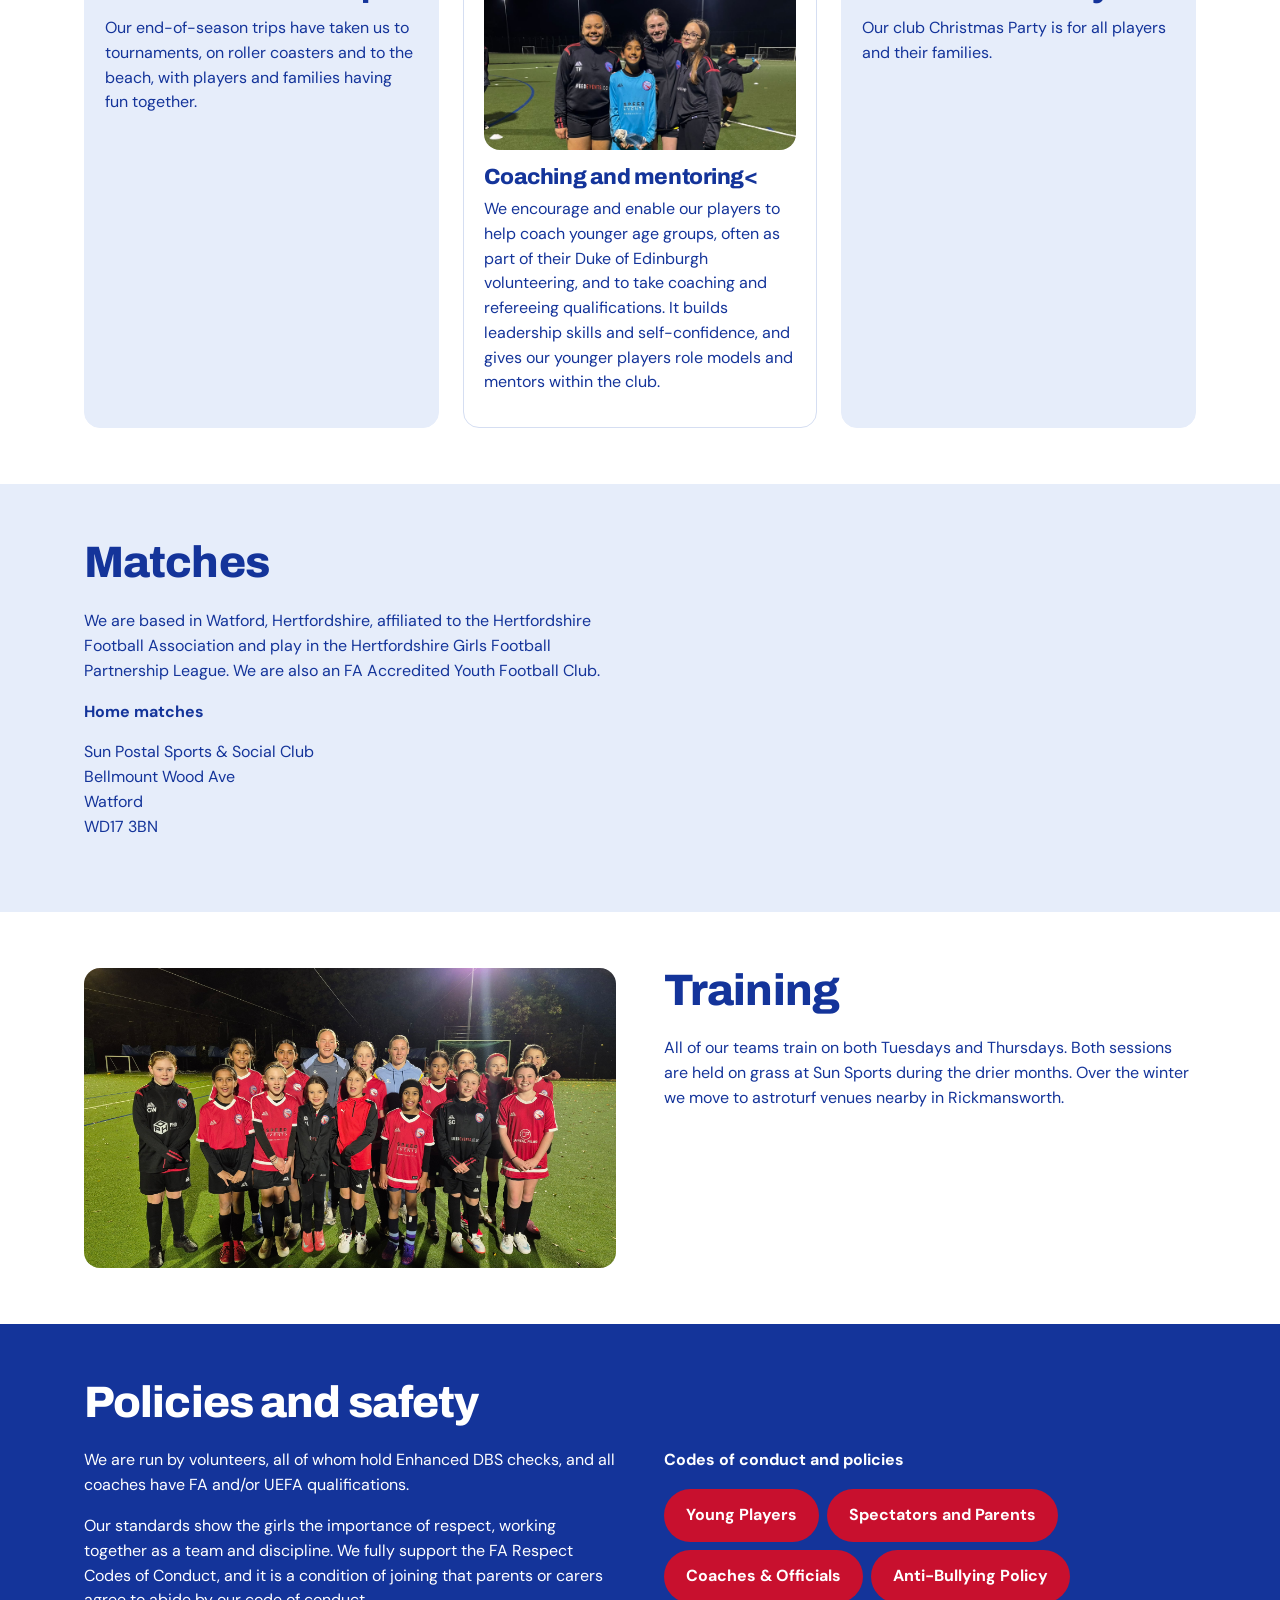
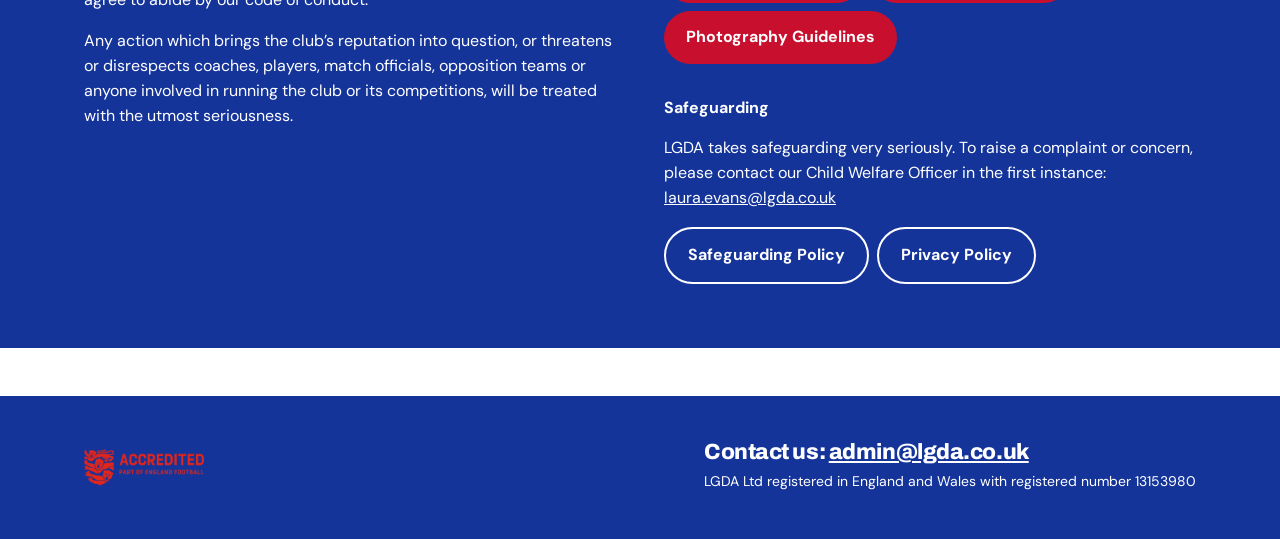
==== commit 1b5560c4: "Update about.html" ====
--- a/about.html
+++ b/about.html
@@ -57,7 +57,7 @@
 </div>
   
 <div class="card beyond">
-    <img class="beyond__photo" src="assets/images/training.png" alt="Watford FC Women players joining us for training" width="600" height="400">
+    <img class="beyond__photo" src="assets/images/carousel/training-pheobie-vera.jpg" alt="Watford FC Women players joining us for training" width="600" height="400">
   <h3>Meet the players</h3>
   <p>Professional players from Watford FC Women have visited our training sessions to join in with the girls, with photos and autographs.</p>
    <!--<p class="kicker beyond__dates">[Add dates]</p>-->
@@ -71,7 +71,7 @@
 </div>
 
 <div class="card beyond">
-    <img class="beyond__photo" src="assets/images/mentors.jpg" alt="Some of our older players with one of our young goalkeepers" width="600" height="400">
+    <img class="beyond__photo" style="object-position:center 25%" src="assets/images/mentors.jpg" alt="Some of our older players with one of our young goalkeepers" width="600" height="400">
   <h3>Coaching and mentoring<</h3>
   <p>We encourage and enable our players to help coach younger age groups, often as part of their Duke of Edinburgh volunteering, and to take coaching and refereeing qualifications. It builds leadership skills and self-confidence, and gives our younger players role models and mentors within the club.</p>
    <!--<p class="kicker beyond__dates">[Add dates]</p>-->
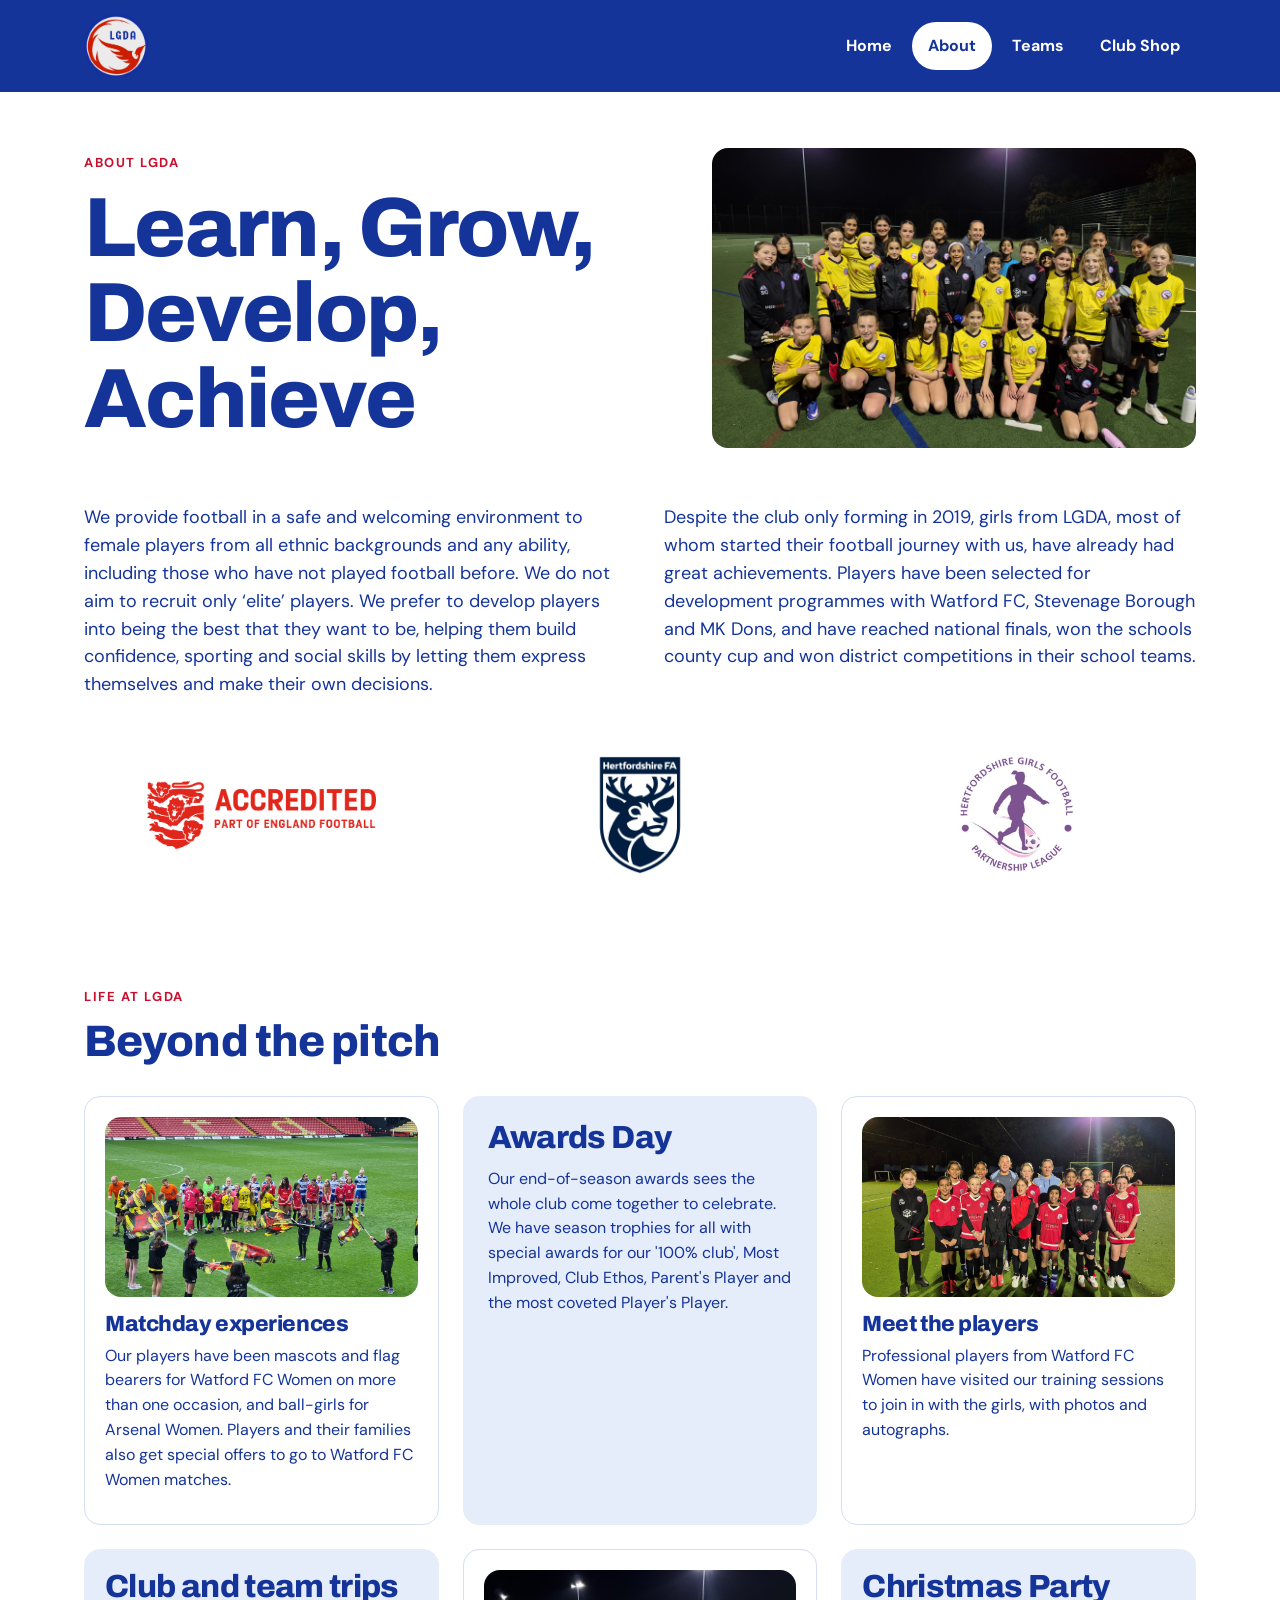
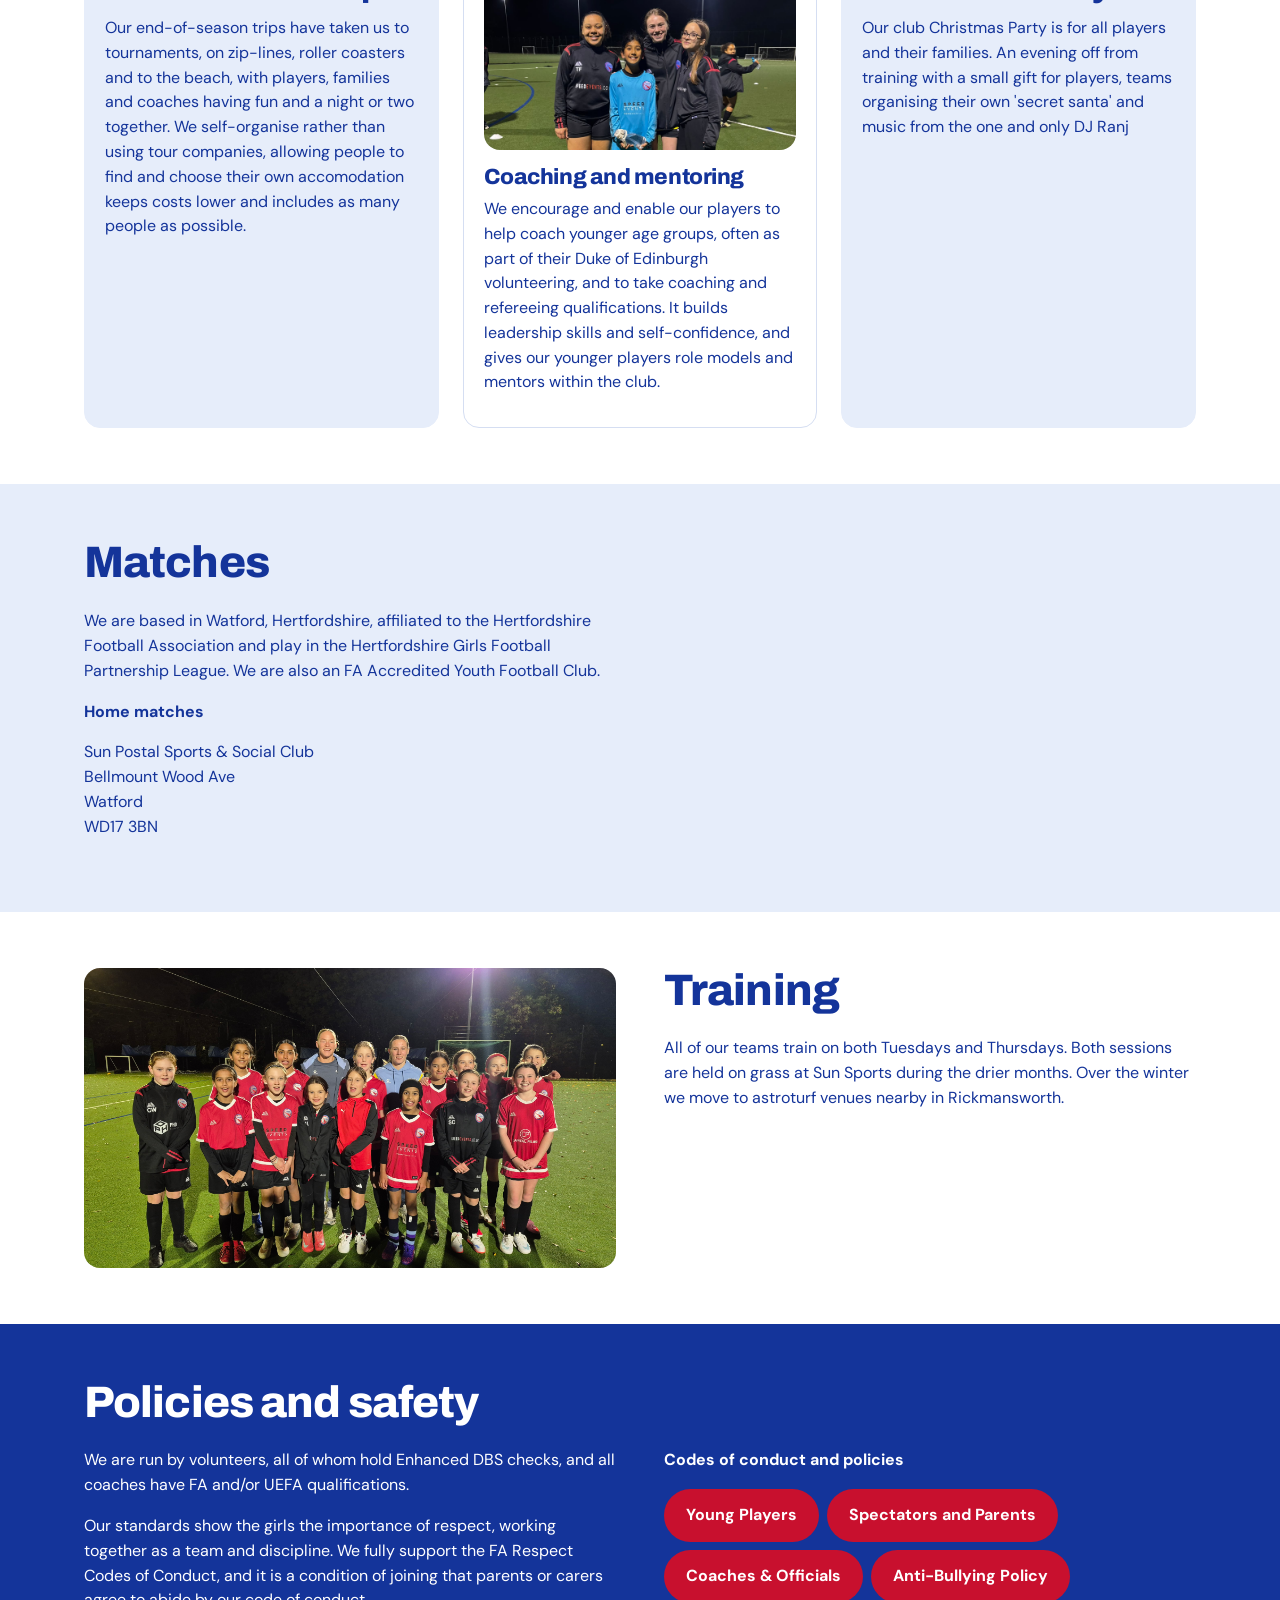
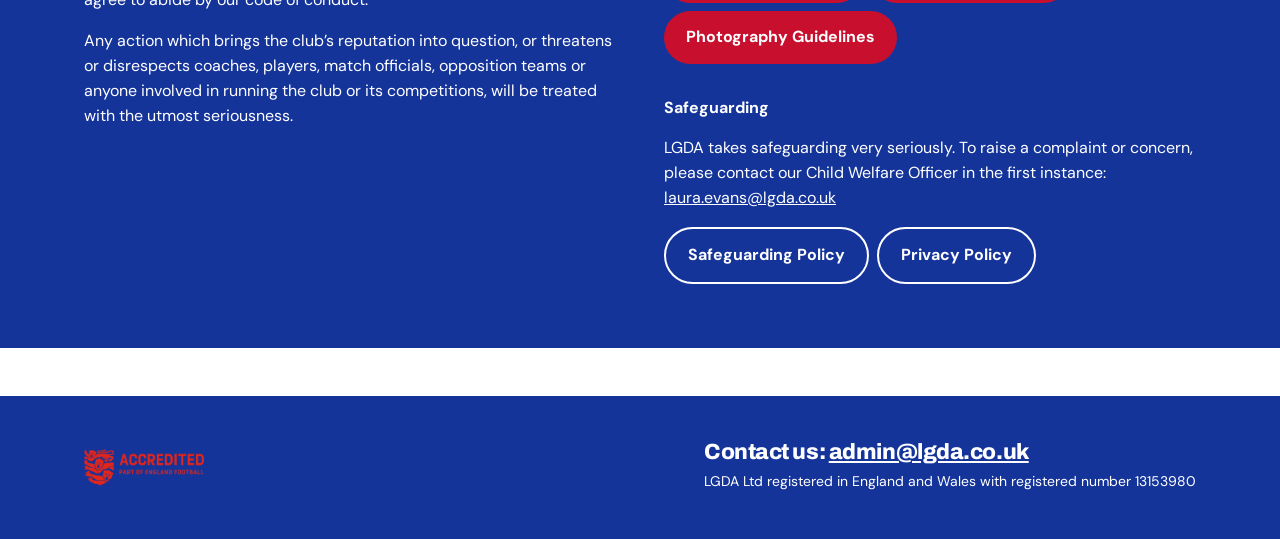
==== commit 7fea10bd: "Update about.html" ====
--- a/about.html
+++ b/about.html
@@ -46,13 +46,13 @@
 <div class="card beyond">
     <img class="beyond__photo" src="assets/images/mascots.jpg" alt="Our players as mascots at Watford FC Women" width="600" height="400">
   <h3>Matchday experiences</h3>
-  <p>Our players have been mascots and flag bearers for Watford FC Women on more than one occasion, and ball-girls for Arsenal. Players and their families also get special offers to go to Watford FC Women matches.</p>
+  <p>Our players have been mascots and flag bearers for Watford FC Women on more than one occasion, and ball-girls for Arsenal Women. Players and their families also get special offers to go to Watford FC Women matches.</p>
    <!--<p class="kicker beyond__dates">[Add dates]</p>-->
 </div>
 
 <div class="card beyond--text">
   <h3>Awards Day</h3>
-  <p>Our end-of-season awards, with trophies for players, bring all of our teams together to celebrate.</p>
+  <p>Our end-of-season awards sees the whole club come together to celebrate. We have season trophies for all with special awards for our '100% club', Most Improved, Club Ethos, Parent's Player and the most coveted Player's Player.</p>
   <!--<p class="kicker beyond__dates">[Add dates]</p>-->
 </div>
   
@@ -66,20 +66,20 @@
 <!-- Card WITHOUT a photo -->
 <div class="card beyond beyond--text">
   <h3>Club and team trips</h3>
-  <p>Our end-of-season trips have taken us to tournaments, on roller coasters and to the beach, with players and families having fun together.</p>
+  <p>Our end-of-season trips have taken us to tournaments, on zip-lines, roller coasters and to the beach, with players, families and coaches having fun and a night or two together. We self-organise rather than using tour companies, allowing people to find and choose their own accomodation keeps costs lower and includes as many people as possible.</p>
    <!--<p class="kicker beyond__dates">[Add dates]</p>-->
 </div>
 
 <div class="card beyond">
     <img class="beyond__photo" style="object-position:center 25%" src="assets/images/mentors.jpg" alt="Some of our older players with one of our young goalkeepers" width="600" height="400">
-  <h3>Coaching and mentoring<</h3>
+  <h3>Coaching and mentoring</h3>
   <p>We encourage and enable our players to help coach younger age groups, often as part of their Duke of Edinburgh volunteering, and to take coaching and refereeing qualifications. It builds leadership skills and self-confidence, and gives our younger players role models and mentors within the club.</p>
    <!--<p class="kicker beyond__dates">[Add dates]</p>-->
 </div>
 
 <div class="card beyond beyond--text">
   <h3>Christmas Party</h3>
-  <p>Our club Christmas Party is for all players and their families.</p>
+  <p>Our club Christmas Party is for all players and their families. An evening off from training with a small gift for players, teams organising their own 'secret santa' and music from the one and only DJ Ranj</p>
   <!--<p class="kicker beyond__dates">[Add dates]</p>-->
 </div>
 
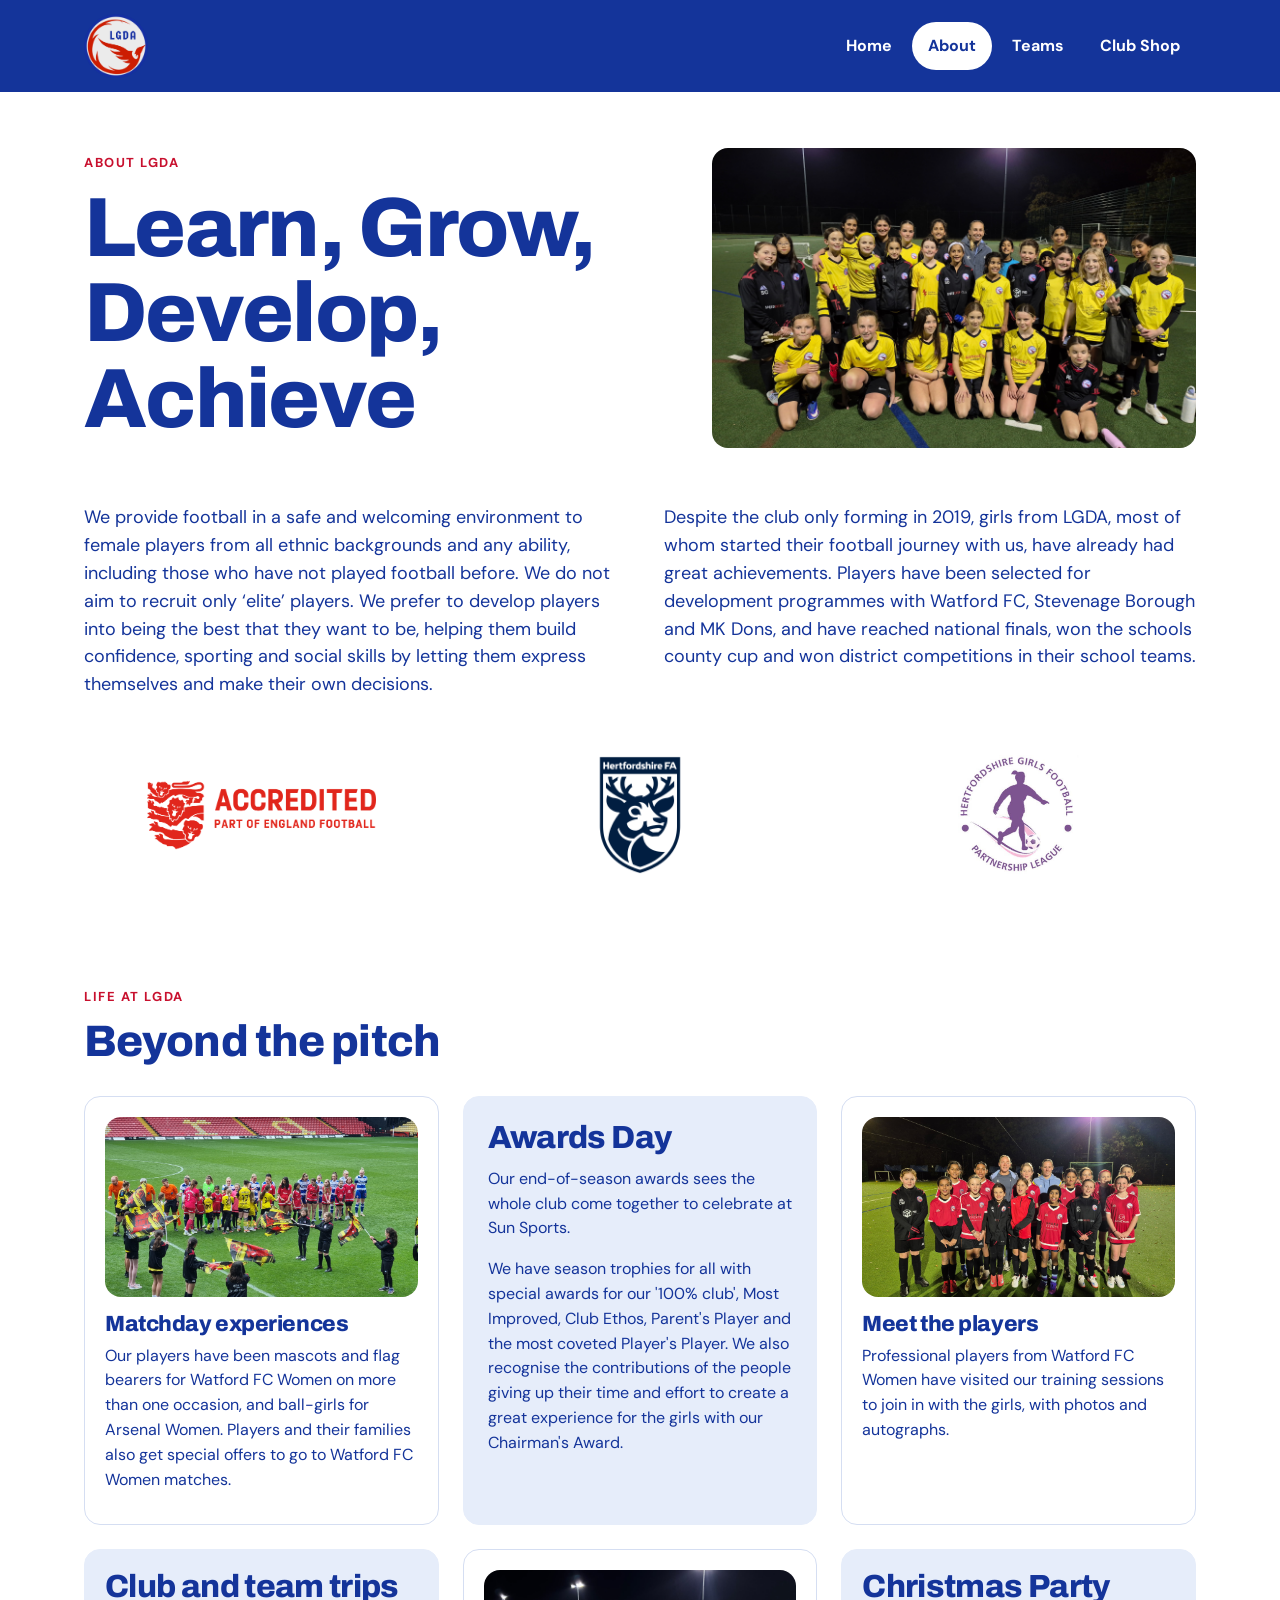
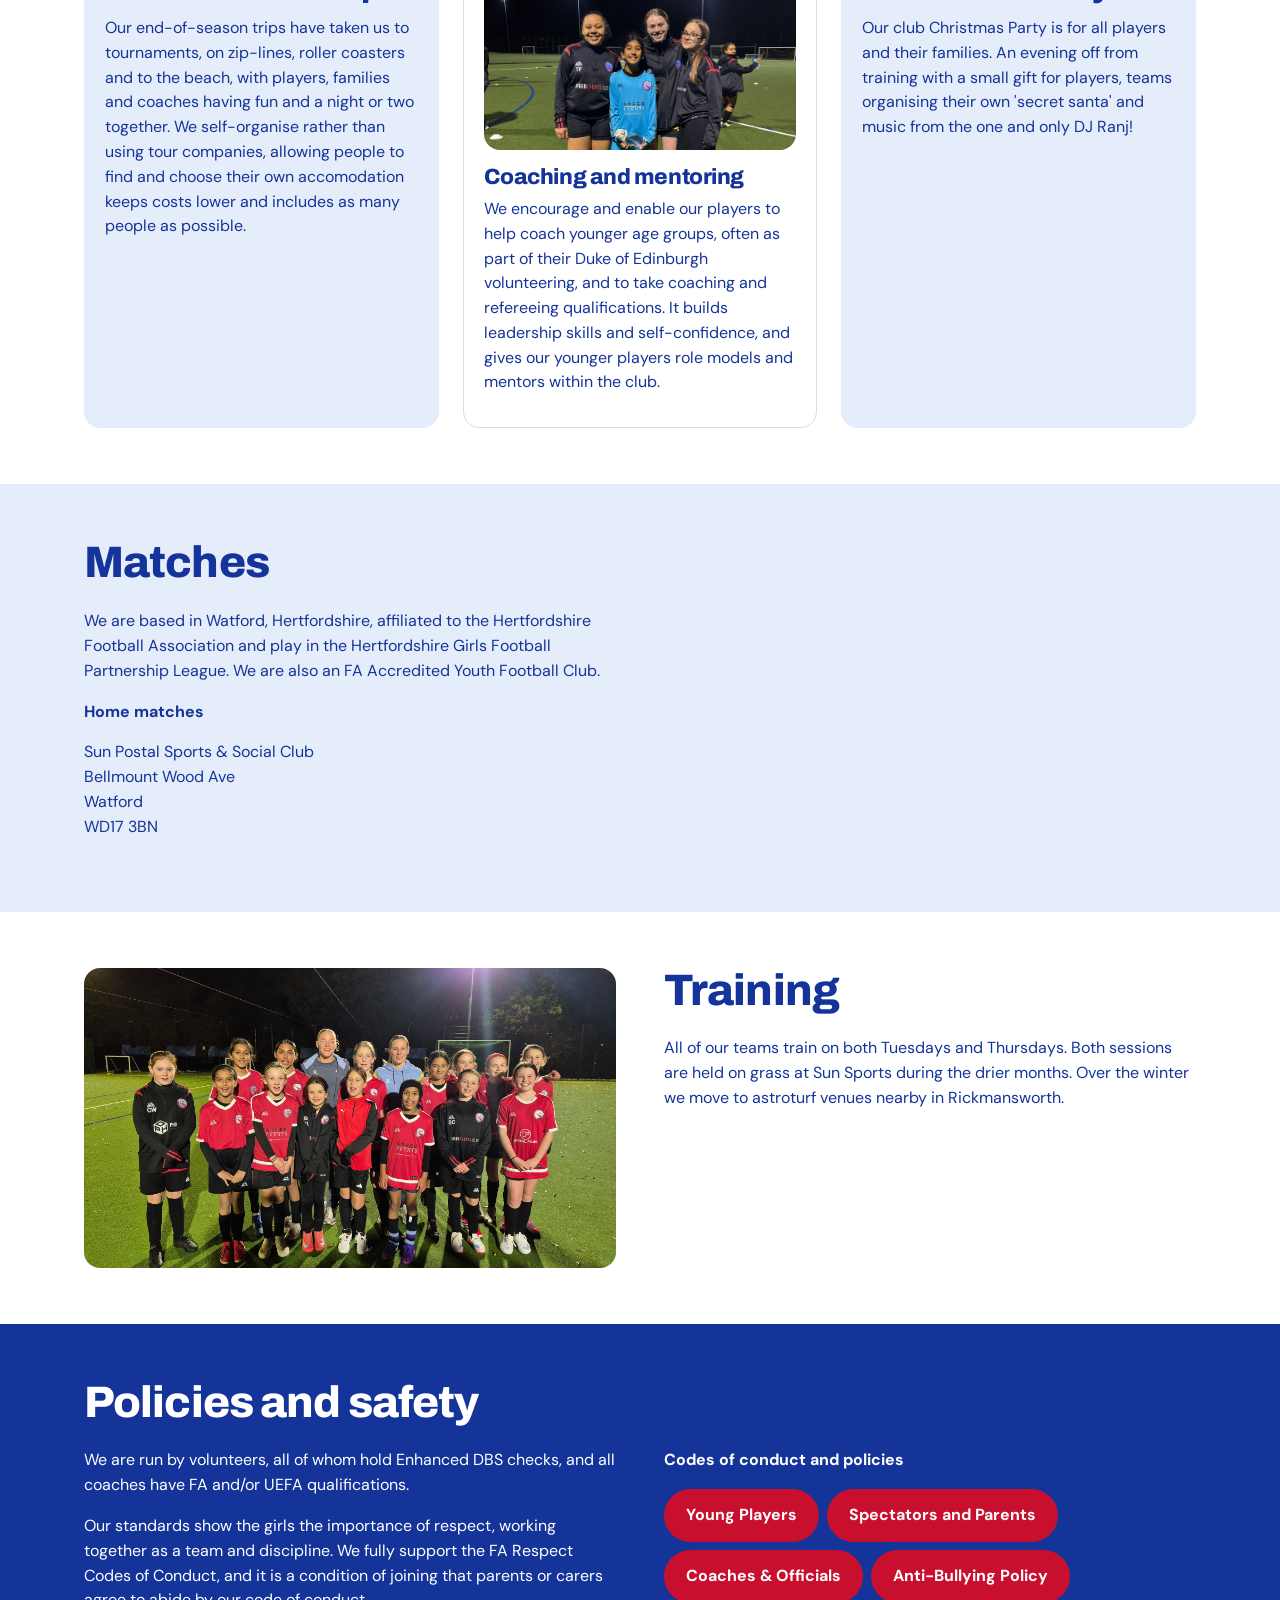
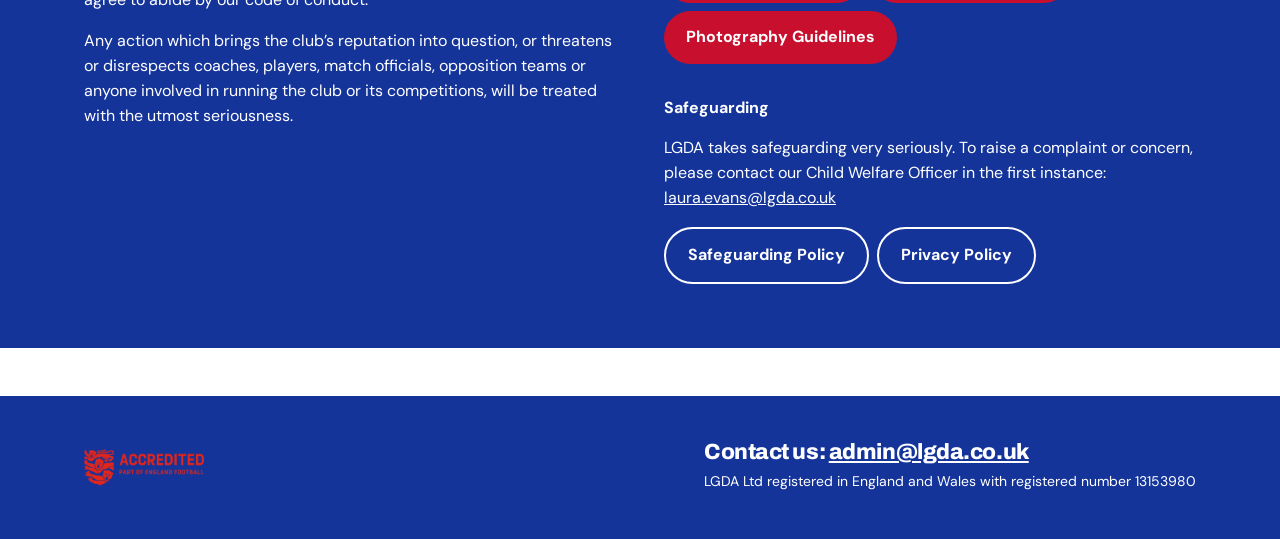
==== commit 29d3fe60: "Update about.html" ====
--- a/about.html
+++ b/about.html
@@ -52,7 +52,8 @@
 
 <div class="card beyond--text">
   <h3>Awards Day</h3>
-  <p>Our end-of-season awards sees the whole club come together to celebrate. We have season trophies for all with special awards for our '100% club', Most Improved, Club Ethos, Parent's Player and the most coveted Player's Player.</p>
+  <p>Our end-of-season awards sees the whole club come together to celebrate at Sun Sports.</p>
+  <p>We have season trophies for all with special awards for our '100% club', Most Improved, Club Ethos, Parent's Player and the most coveted Player's Player. We also recognise the contributions of the people giving up their time and effort to create a great experience for the girls with our Chairman's Award.</p>
   <!--<p class="kicker beyond__dates">[Add dates]</p>-->
 </div>
   
@@ -79,7 +80,7 @@
 
 <div class="card beyond beyond--text">
   <h3>Christmas Party</h3>
-  <p>Our club Christmas Party is for all players and their families. An evening off from training with a small gift for players, teams organising their own 'secret santa' and music from the one and only DJ Ranj</p>
+  <p>Our club Christmas Party is for all players and their families. An evening off from training with a small gift for players, teams organising their own 'secret santa' and music from the one and only DJ Ranj!</p>
   <!--<p class="kicker beyond__dates">[Add dates]</p>-->
 </div>
 
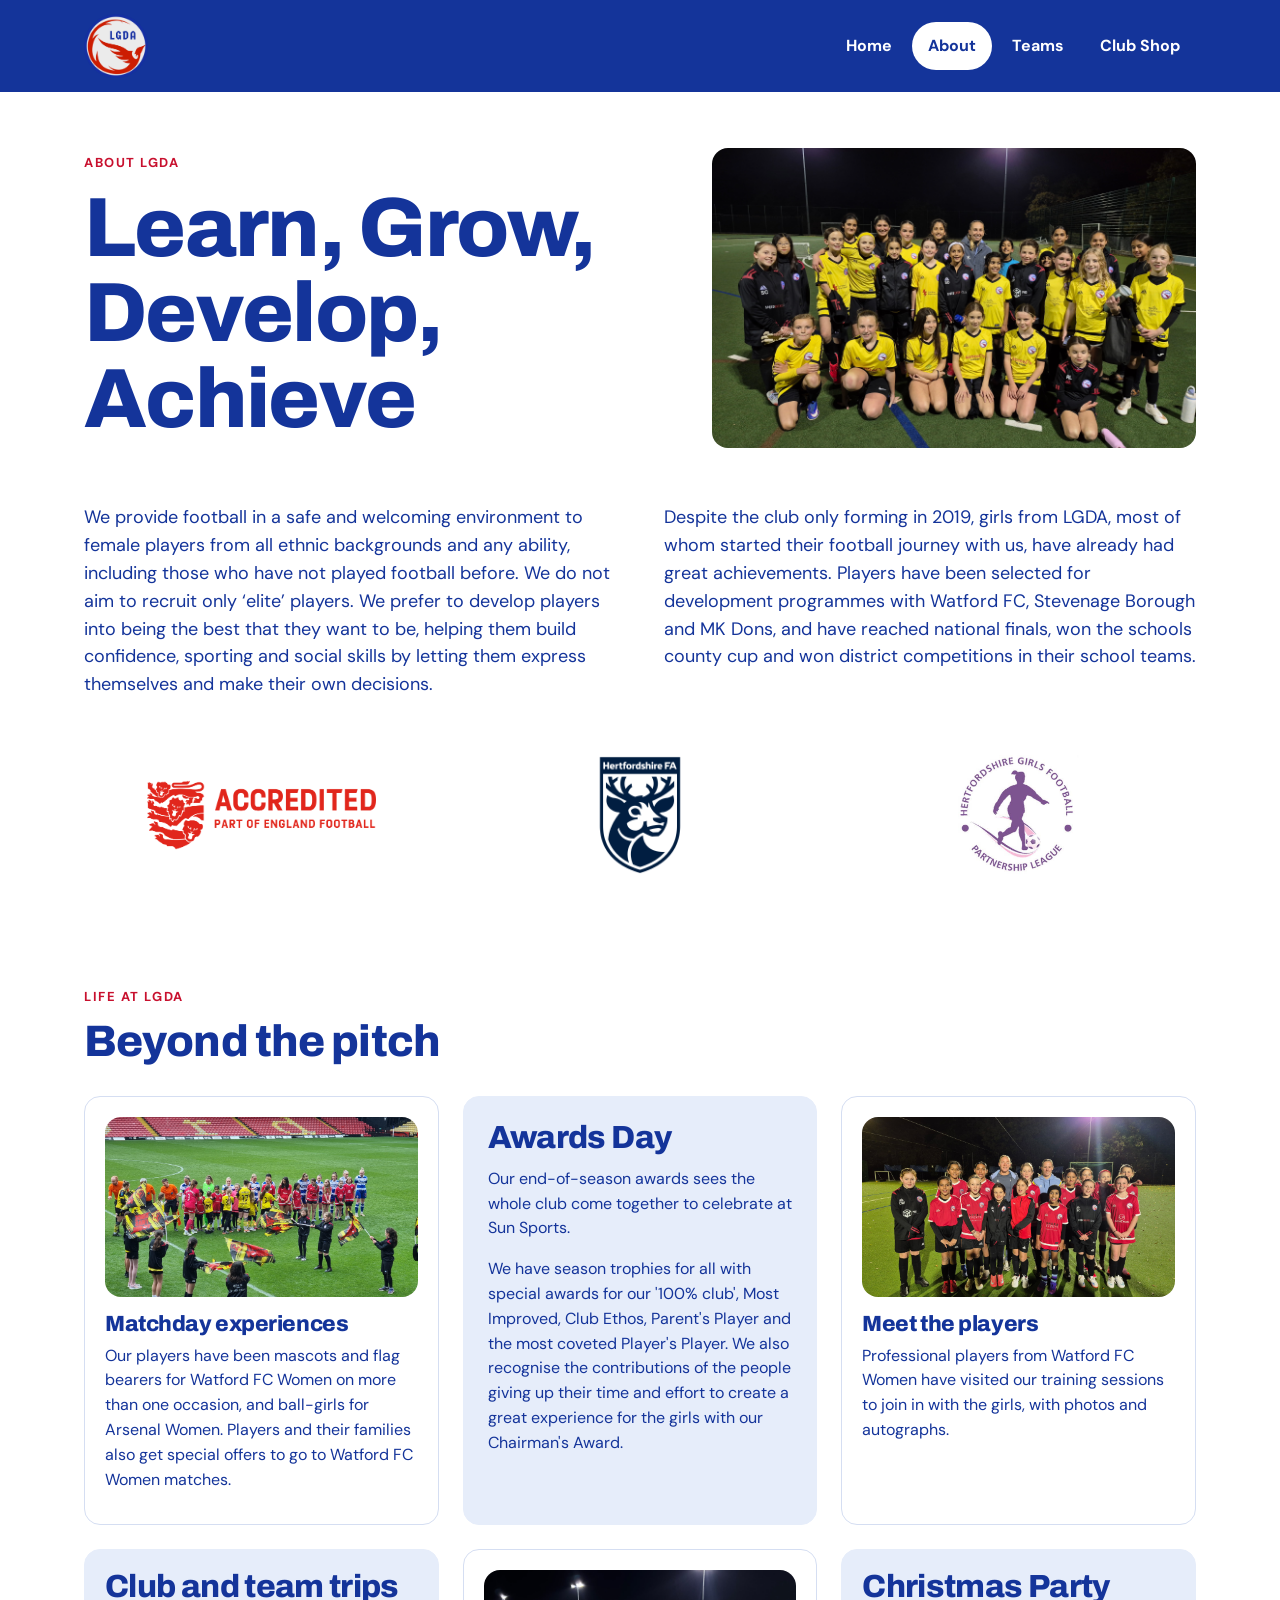
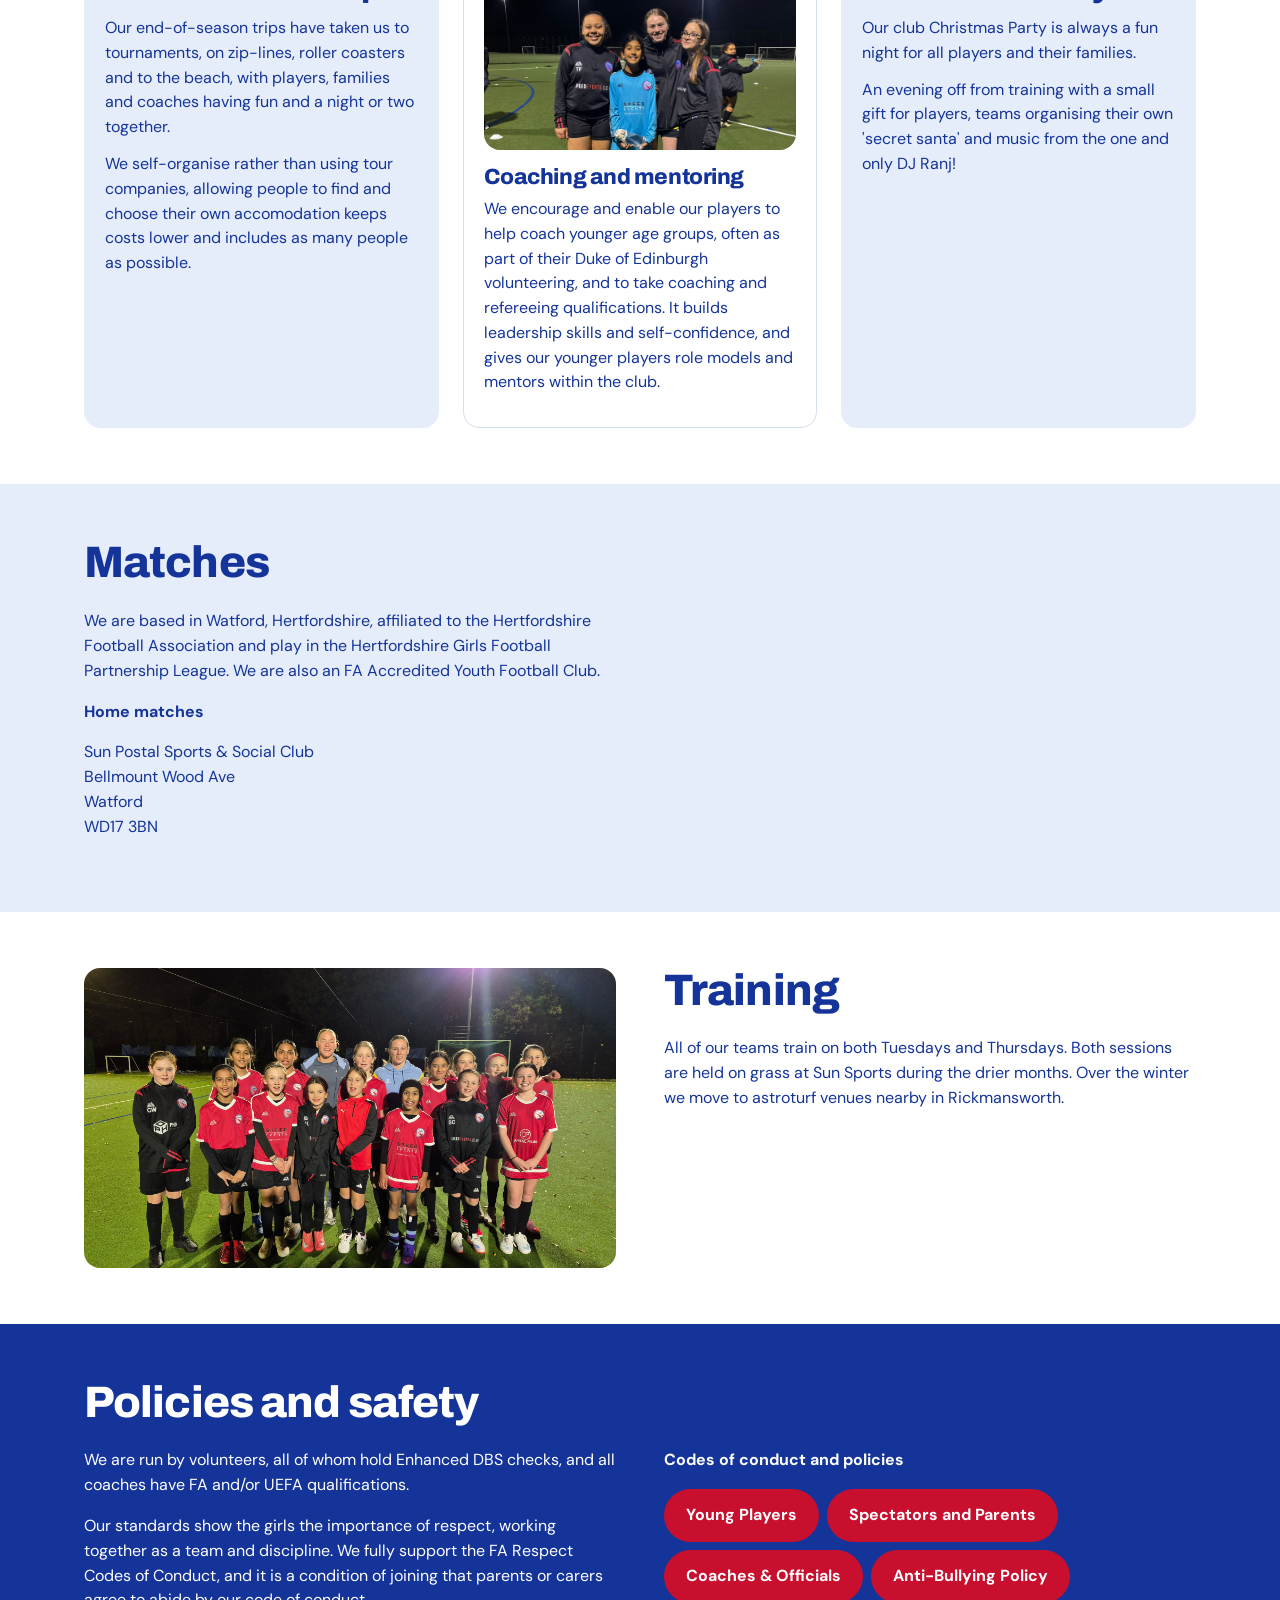
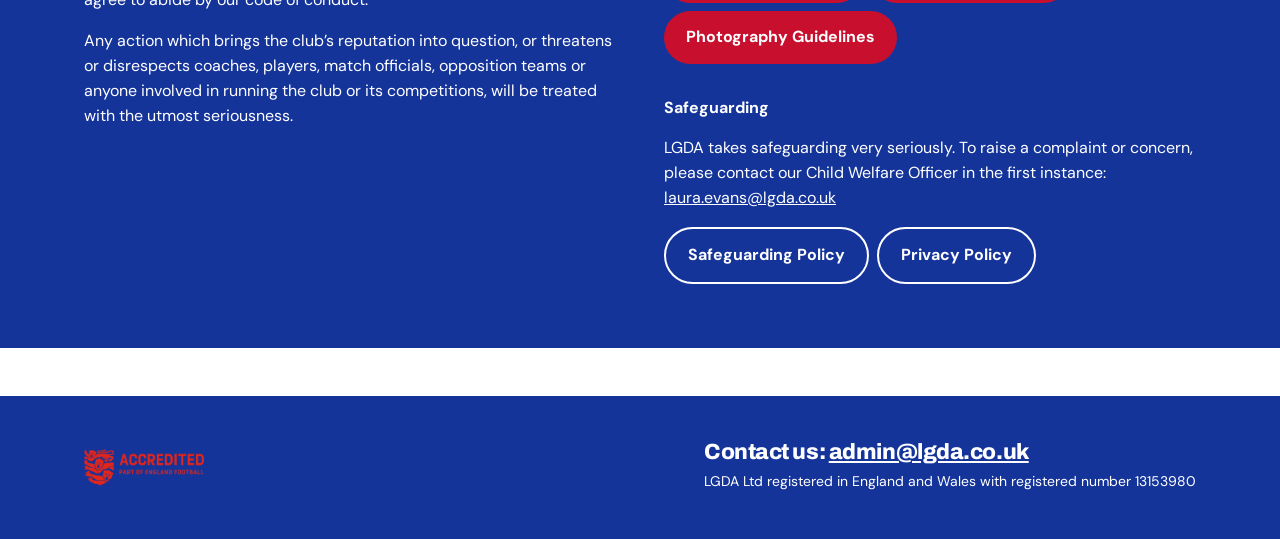
==== commit 1a550466: "Update about.html" ====
--- a/about.html
+++ b/about.html
@@ -67,7 +67,8 @@
 <!-- Card WITHOUT a photo -->
 <div class="card beyond beyond--text">
   <h3>Club and team trips</h3>
-  <p>Our end-of-season trips have taken us to tournaments, on zip-lines, roller coasters and to the beach, with players, families and coaches having fun and a night or two together. We self-organise rather than using tour companies, allowing people to find and choose their own accomodation keeps costs lower and includes as many people as possible.</p>
+  <p>Our end-of-season trips have taken us to tournaments, on zip-lines, roller coasters and to the beach, with players, families and coaches having fun and a night or two together.</p>
+  <p>We self-organise rather than using tour companies, allowing people to find and choose their own accomodation keeps costs lower and includes as many people as possible.</p>
    <!--<p class="kicker beyond__dates">[Add dates]</p>-->
 </div>
 
@@ -80,7 +81,8 @@
 
 <div class="card beyond beyond--text">
   <h3>Christmas Party</h3>
-  <p>Our club Christmas Party is for all players and their families. An evening off from training with a small gift for players, teams organising their own 'secret santa' and music from the one and only DJ Ranj!</p>
+  <p>Our club Christmas Party is always a fun night for all players and their families.</p>
+  <p>An evening off from training with a small gift for players, teams organising their own 'secret santa' and music from the one and only DJ Ranj!</p>
   <!--<p class="kicker beyond__dates">[Add dates]</p>-->
 </div>
 
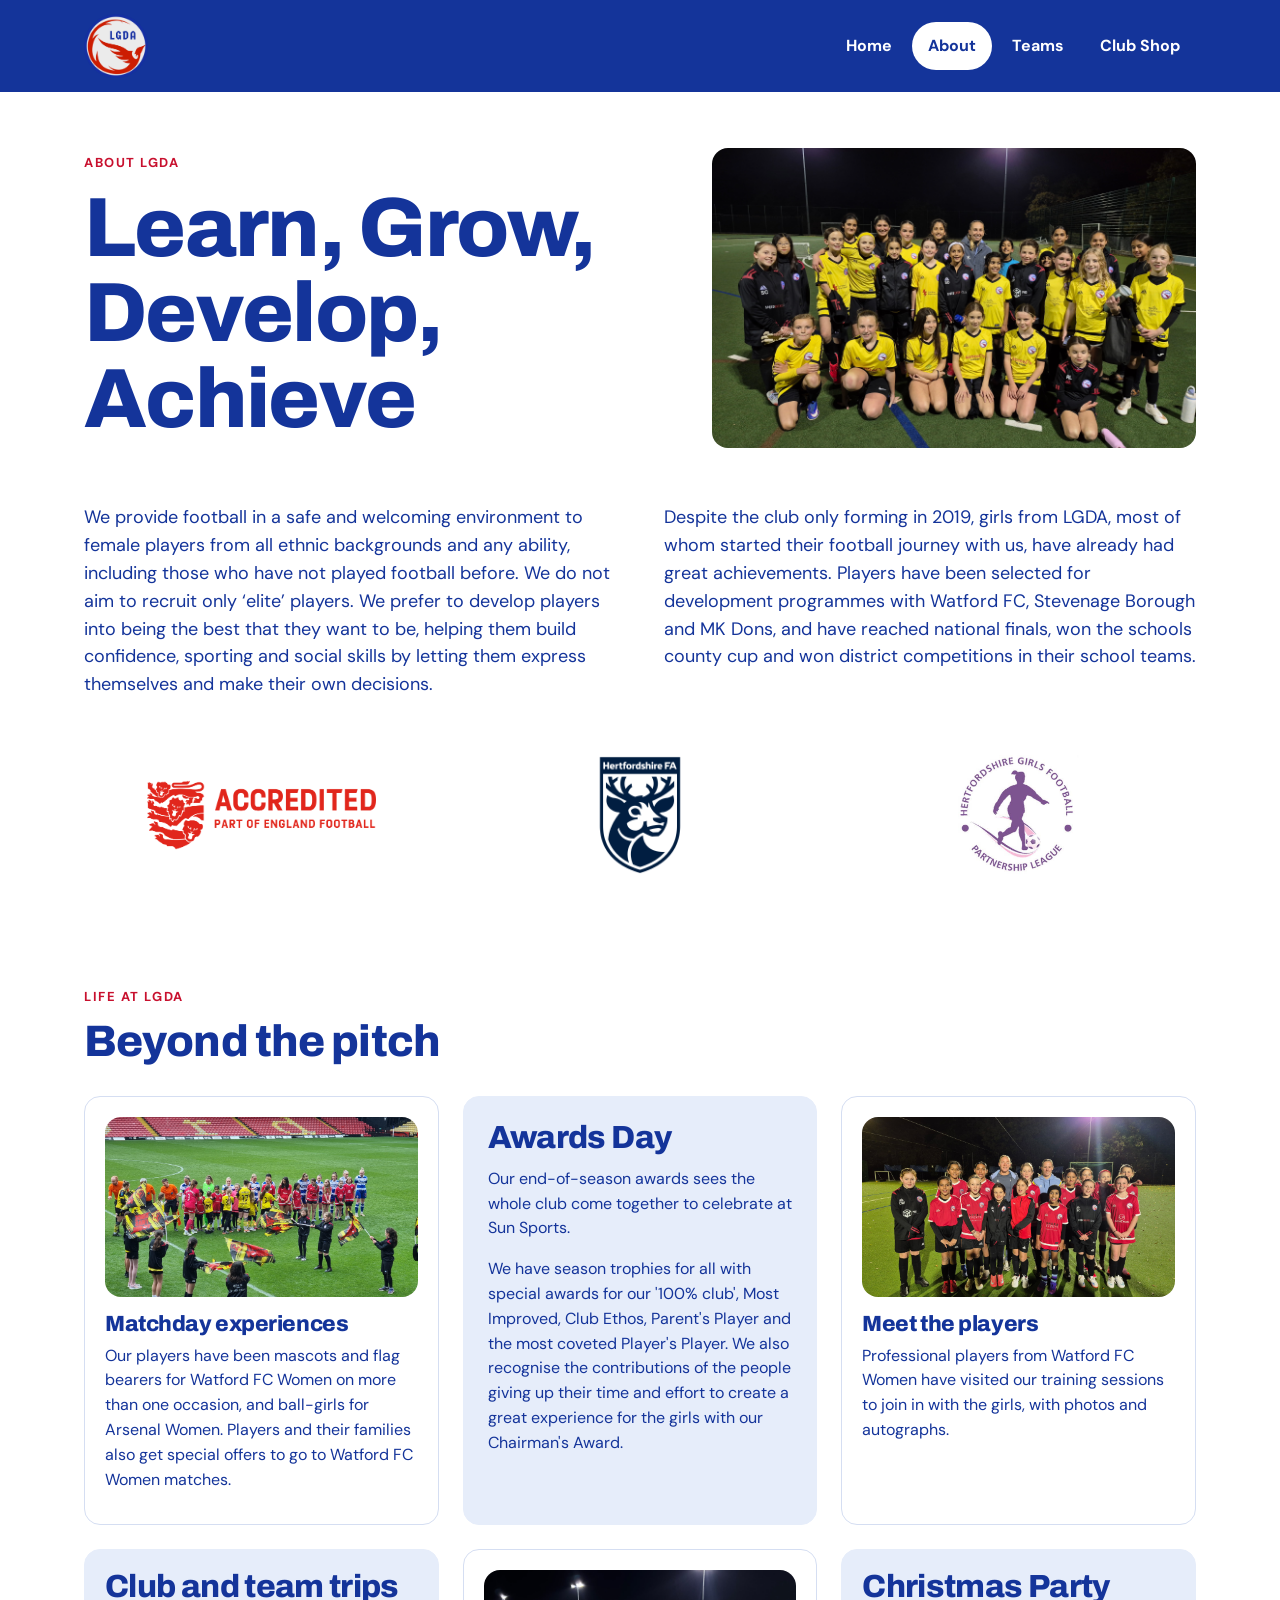
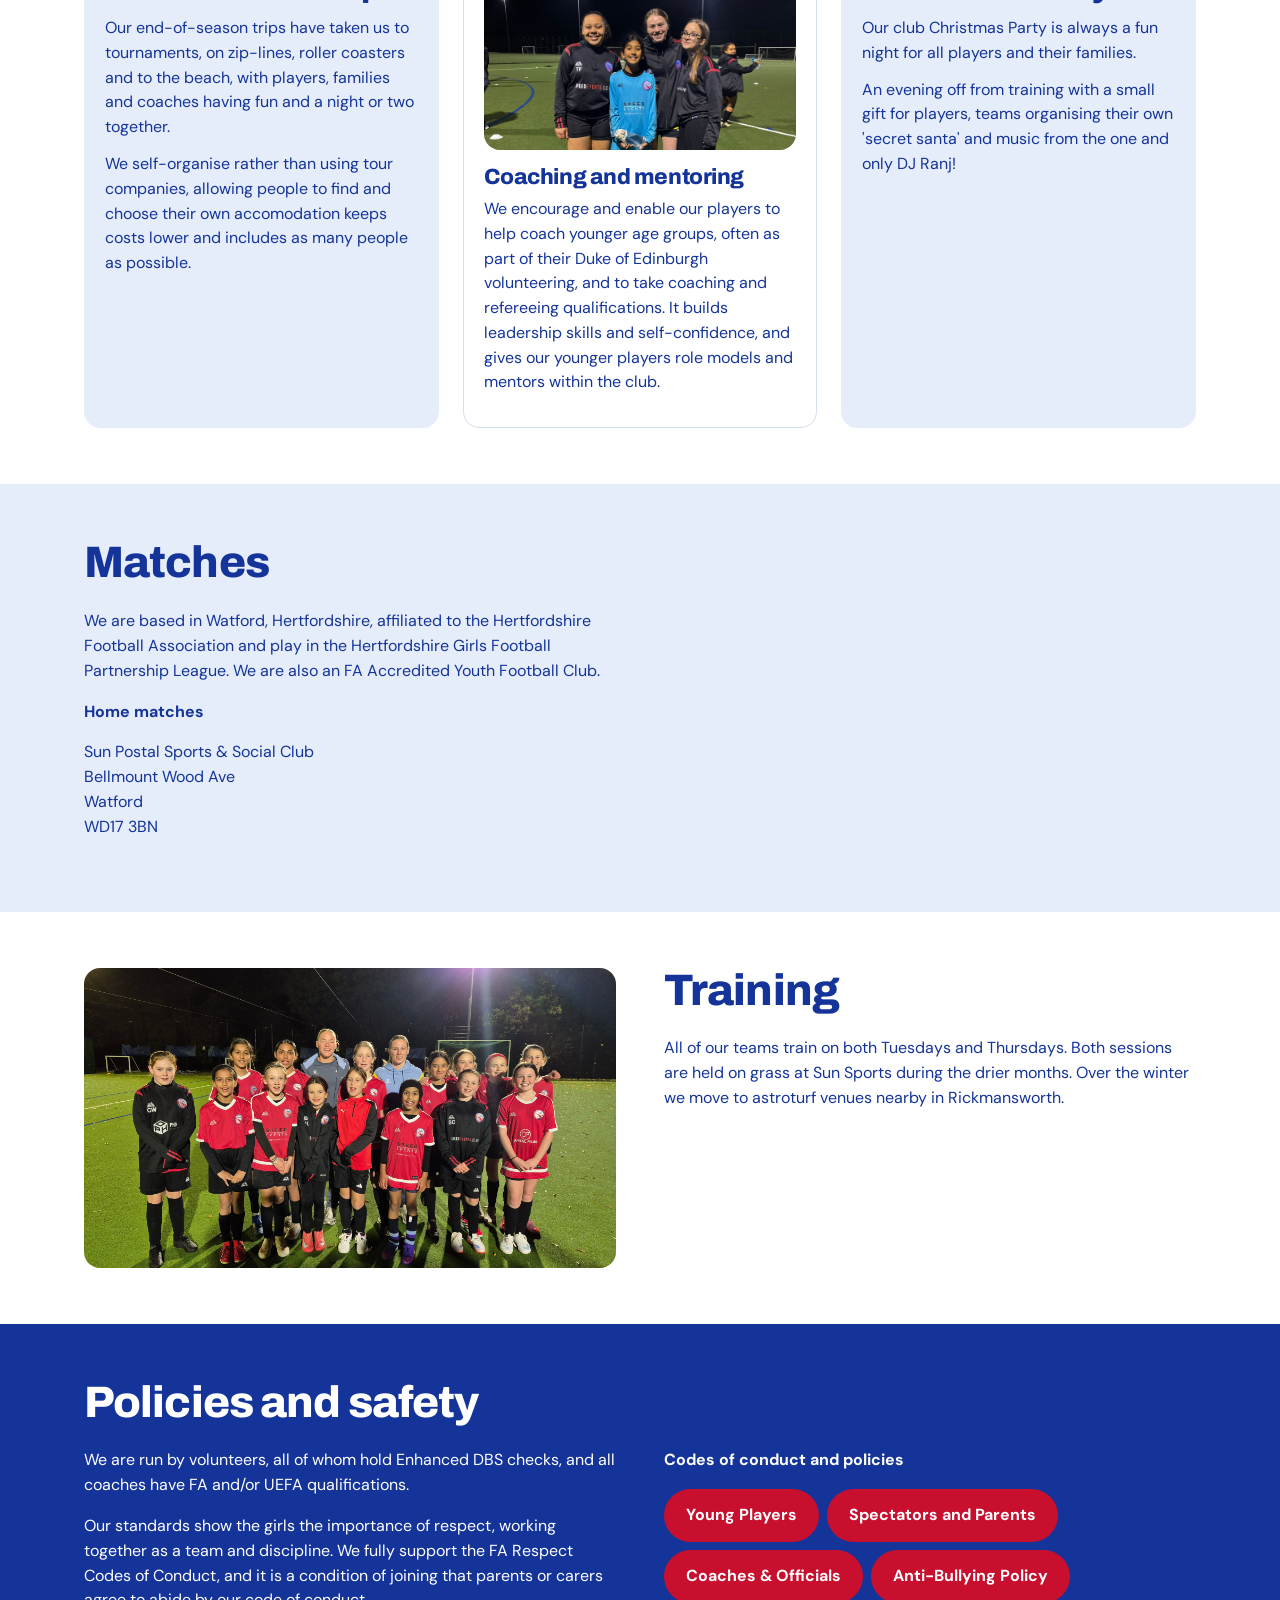
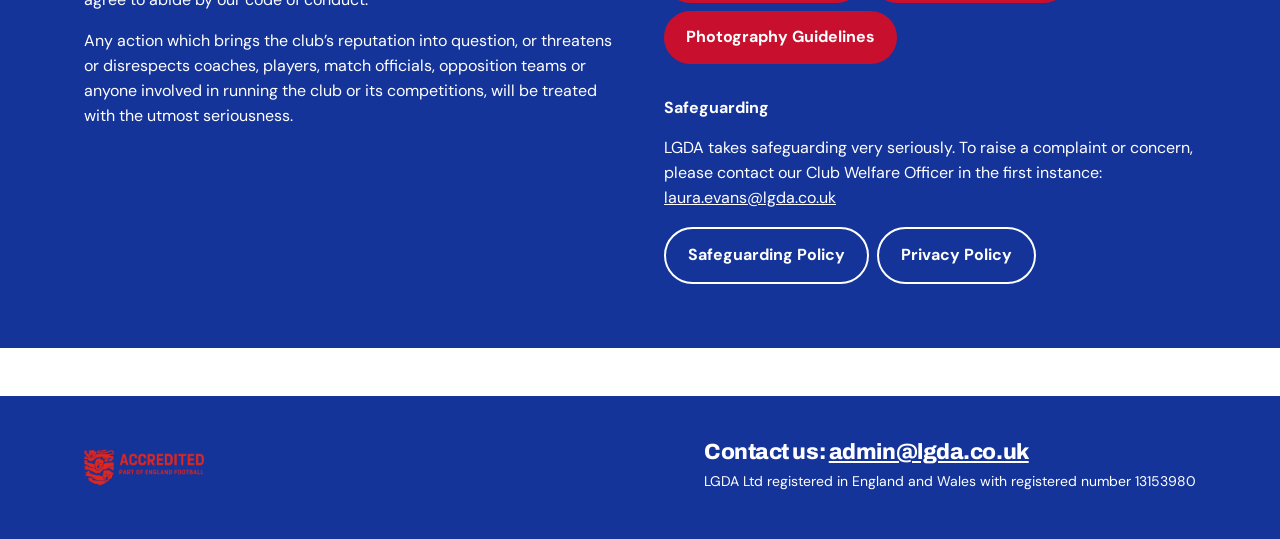
==== commit 103526b1: "Update about.html" ====
--- a/about.html
+++ b/about.html
@@ -106,7 +106,7 @@
 <!-- PDFs: save each document into assets/docs/ using the file names below -->
 <div class="btn-row"><a class="btn" href="assets/docs/conduct-players.pdf">Young Players</a><a class="btn" href="assets/docs/conduct-parents.pdf">Spectators and Parents</a><a class="btn" href="assets/docs/conduct-officials.pdf">Coaches &amp; Officials</a><a class="btn" href="assets/docs/anti-bullying.pdf">Anti-Bullying Policy</a><a class="btn" href="assets/docs/photography.pdf">Photography Guidelines</a></div>
 <p style="margin-top:24px"><strong>Safeguarding</strong></p>
-<p>LGDA takes safeguarding very seriously. To raise a complaint or concern, please contact our Child Welfare Officer in the first instance: <a href="mailto:laura.evans@lgda.co.uk">laura.evans@lgda.co.uk</a></p>
+<p>LGDA takes safeguarding very seriously. To raise a complaint or concern, please contact our Club Welfare Officer in the first instance: <a href="mailto:laura.evans@lgda.co.uk">laura.evans@lgda.co.uk</a></p>
 <div class="btn-row"><a class="btn btn--outline" href="assets/docs/safeguarding.pdf">Safeguarding Policy</a><a class="btn btn--outline" href="assets/docs/privacy.pdf">Privacy Policy</a></div></div></div></div></section>
 </main>
 <footer class="site-footer"><div class="wrap">
